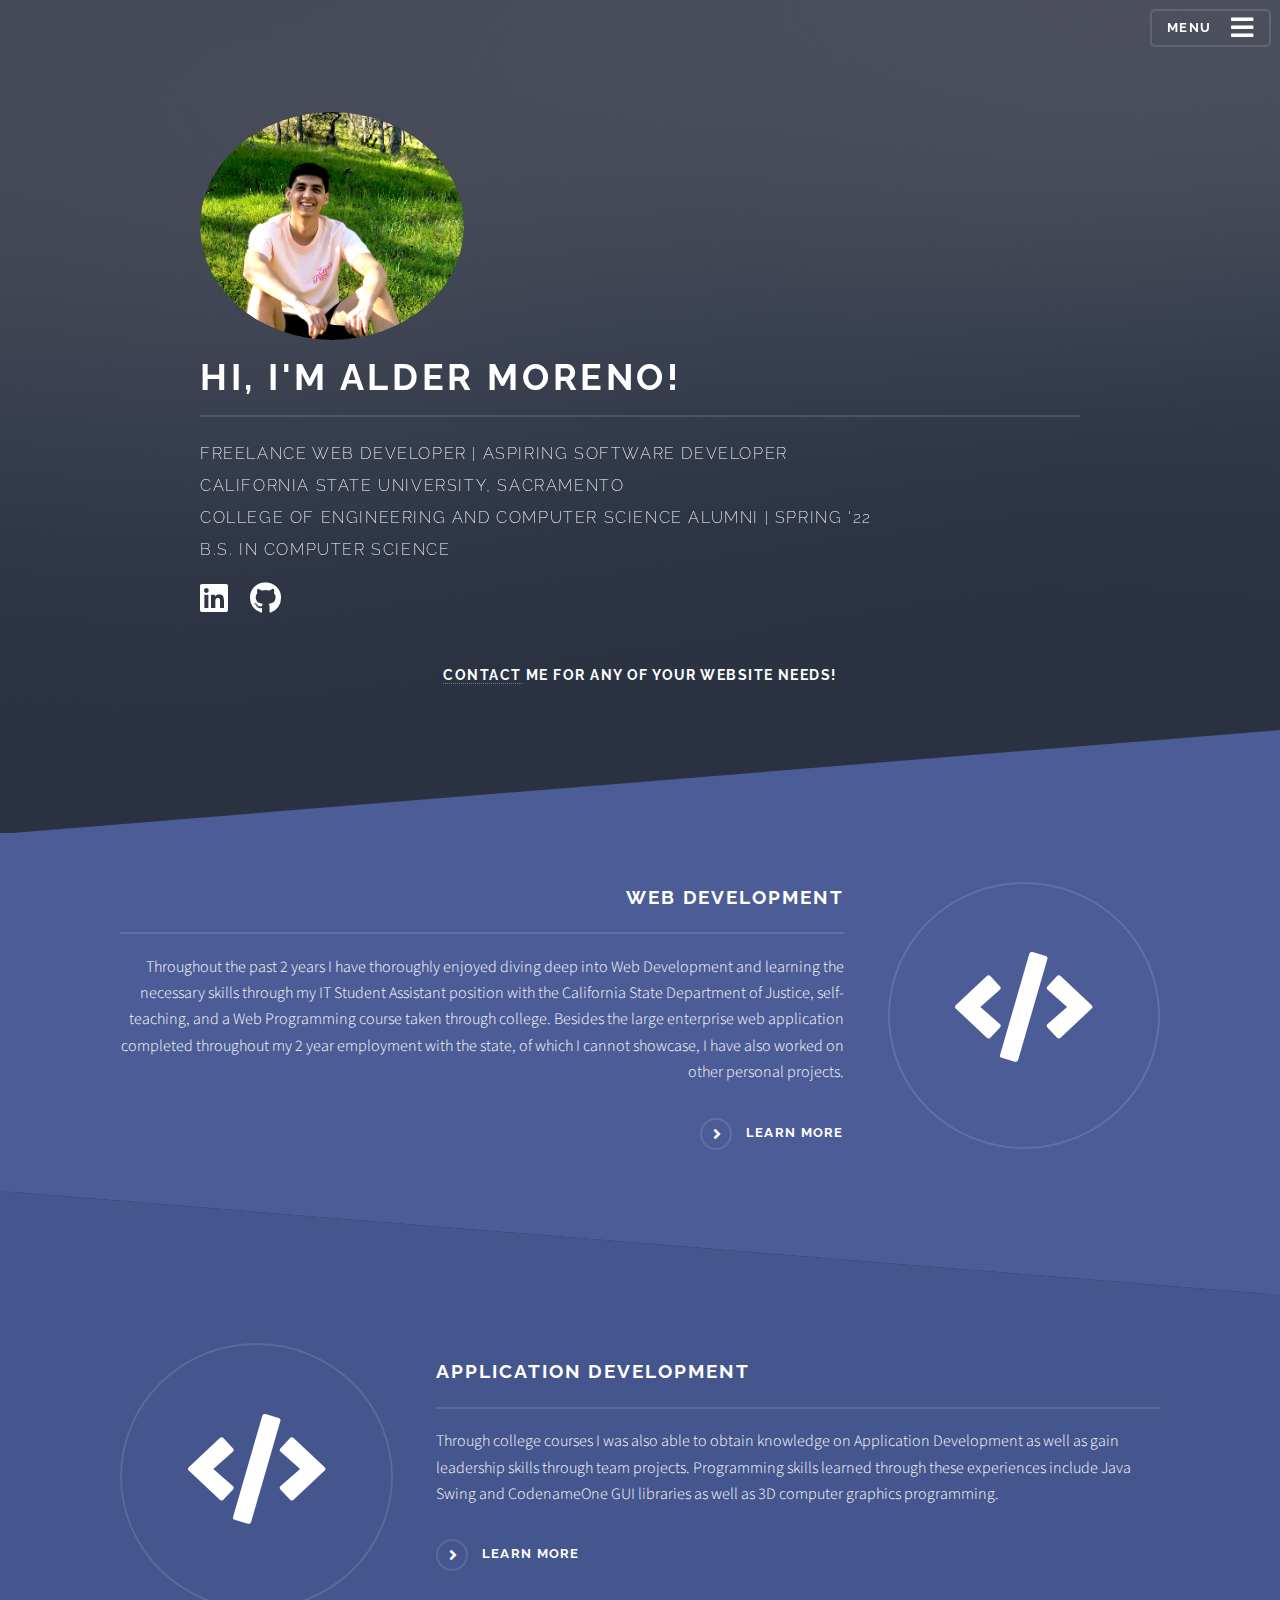
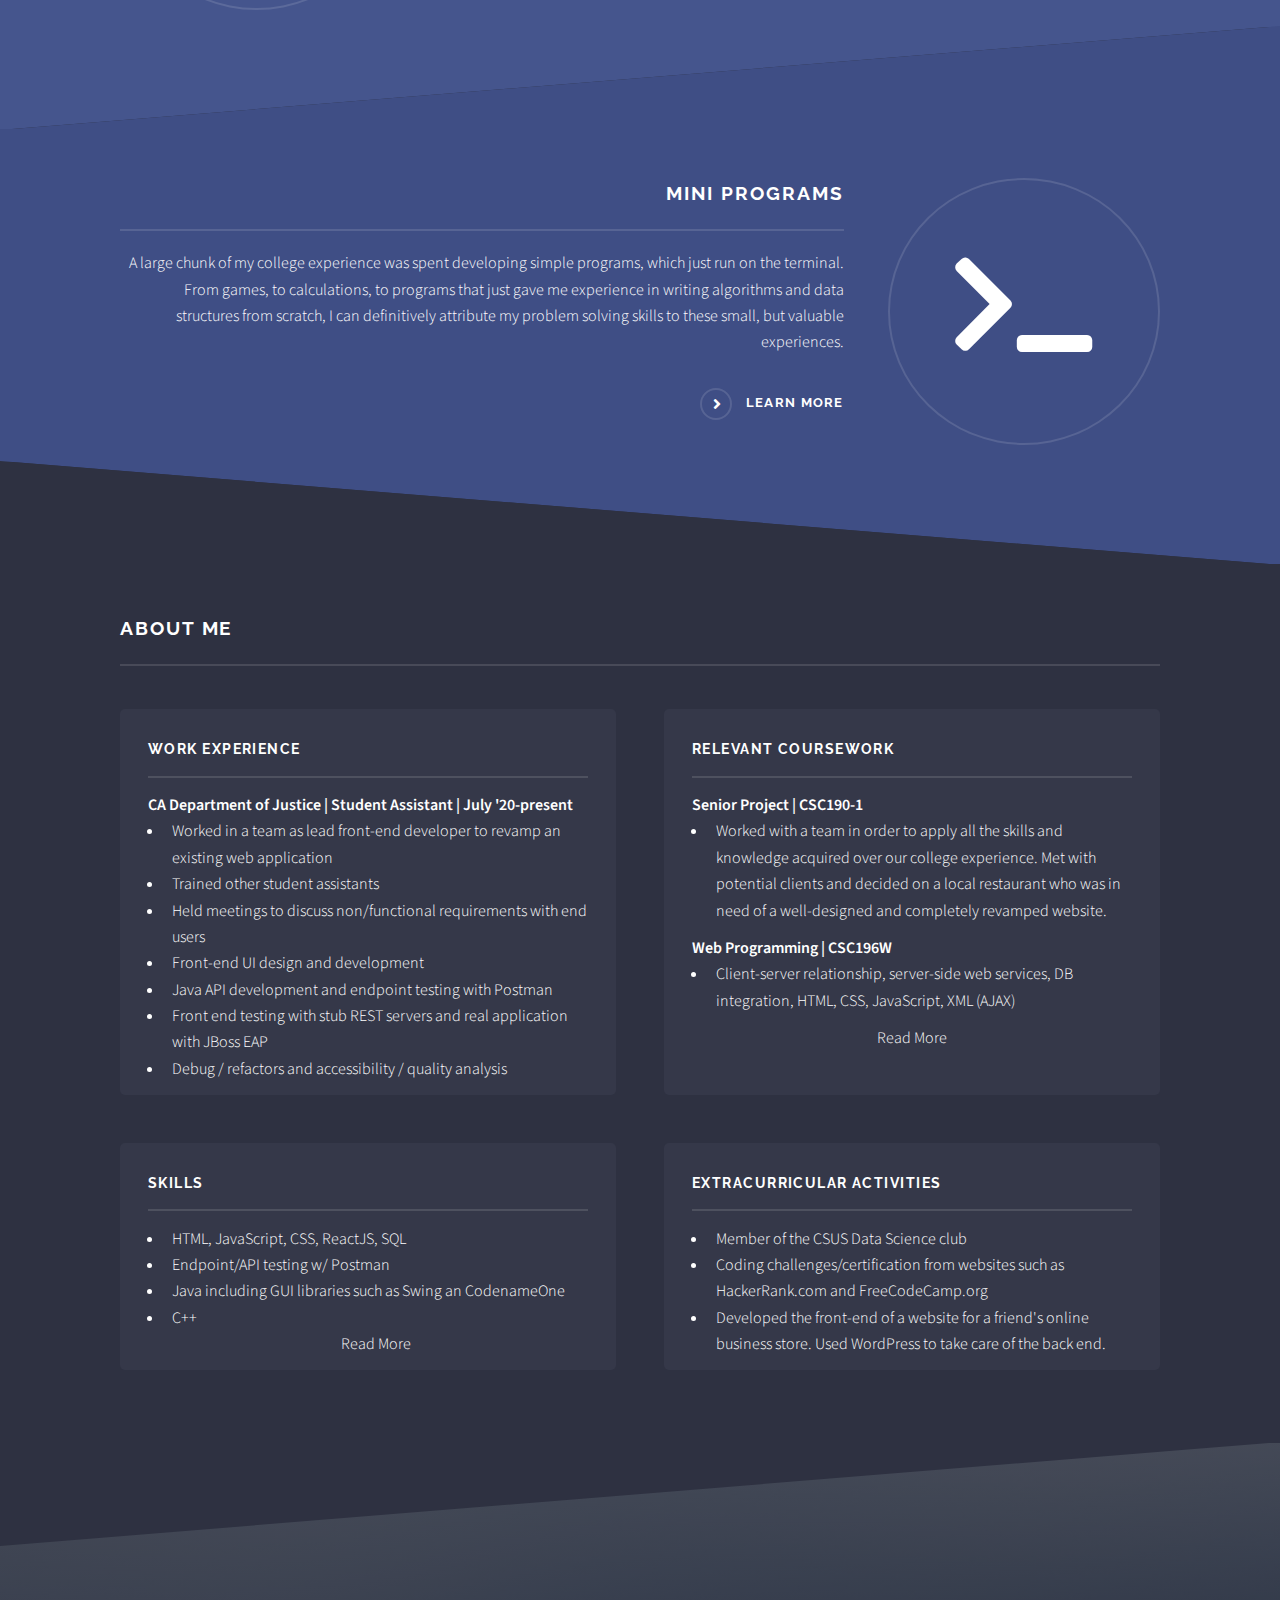
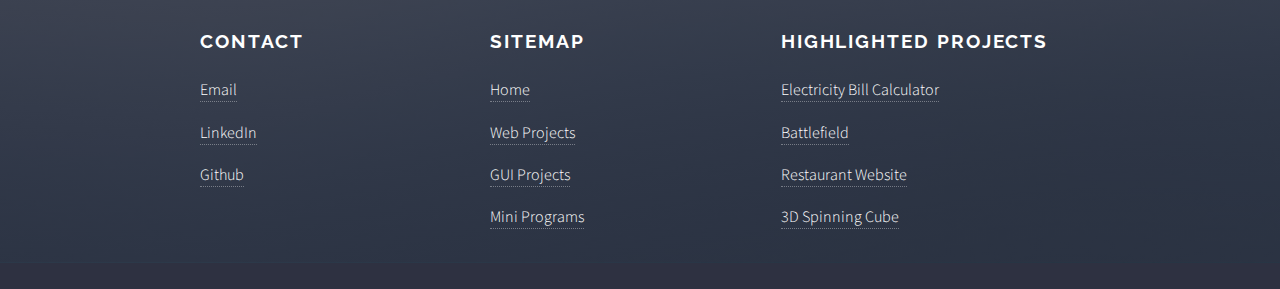
==== index.html @ 33cc2ed0 "second try" ====
<!DOCTYPE HTML>
<!--
	Solid State by HTML5 UP
	html5up.net | @ajlkn
	Free for personal and commercial use under the CCA 3.0 license (html5up.net/license)
-->
<html>
	<head>
		<title>AMPortfolio</title>
	
		<meta charset="utf-8" />
		<meta name="viewport" content="width=device-width, initial-scale=1, user-scalable=no" />
		<meta name="title" property='og:title' content='AMPortfolio'/>
		<meta name="description" property='og:description' content="Alder Moreno's professional portfolio"/>
		<meta name="image" property='og:image' content='https://live.staticflickr.com/65535/51968379811_d7fb68d0f9_b.jpg'/>
		<meta name="author" content="Alder Moreno"/>
		<meta property='og:url' content='https://aldermoreno.com'/>
		<meta property="og:type" content="Website"/>

		<link rel="icon" type="image/x-icon" href="/images/favicon.svg">
		<link rel="stylesheet" href="assets/css/main.css" />
		<noscript><link rel="stylesheet" href="assets/css/noscript.css" /></noscript>
	</head>
	<body class="is-preload">

		<!-- Page Wrapper -->
			<div id="page-wrapper">

				<!-- Header -->
					<header id="header" class="alt">
						<h1><a href="index.html">AMPortfolio</a></h1>
						
						<nav>
							<a href="index.html">Home</a>
							<a href="webProjects.html">Web Projects</a>
							<a href="guiProjects.html">GUI Projects</a>
							<a href="miniPrograms.html">Mini Programs</a>
							<a href="#footer">Contact</a>
							<a href="#menu" id="a_menu">Menu</a>
						</nav>
					</header>

				<!-- Menu -->
					<nav id="menu">
						<div class="inner">
							<h2>Menu</h2>
							<ul class="links">
								<li><a href="index.html">Home</a></li>
								<li><a href="webProjects.html">Web Projects</a></li>
								<li><a href="guiProjects.html">GUI Projects</a></li>
								<li><a href="miniPrograms.html">Mini Programs</a></li>
								<li><a href="#footer">Contact</a></li>
							</ul>
							<a href="#" class="close">Close</a>
						</div>
					</nav>

				<!-- Banner -->
					<section id="banner">
						<div class="inner">
							<div class="image"><img src="images/portrait.jpg" alt="portrait"></div>
							<h2 class="main">Hi, I'm Alder Moreno!</h2>
							<p>
								Freelance Web Developer | Aspiring Software Developer<br>
								California State University, Sacramento</br>
							    College of Engineering and Computer Science Alumni | Spring '22</br>
								B.S. in Computer Science</br>
								<a href="https://www.linkedin.com/in/aldermoreno/" target="_blank" class="icon brands fa-linkedin"></a>
								<a href="https://github.com/aldermo98" target="_blank" class="icon brands fa-github"></a>
							</p>
							<h3 class="center"><a href="#footer">Contact</a> me for any of your website needs!</h3>
						</div>
              
					</section>

				<!-- Wrapper -->
					<section id="wrapper">

						<!-- One -->
							<section id="one" class="wrapper spotlight style1">
								<div class="inner">
									<a href="webProjects.html" class="logo"><span class="icon"><i class="fas fa-code"></i></span></a>
									<div class="content">
										<h2 class="major">Web Development</h2>
										<p>
											Throughout the past 2 years I have thoroughly enjoyed diving deep into Web Development and learning the necessary skills
											through my IT Student Assistant position with the California State Department of Justice, self-teaching, 
											and a Web Programming course taken through college. Besides the large enterprise web application completed throughout 
											my 2 year employment with the state, of which I cannot showcase, I have also worked on other personal projects.
										</p>
										<a href="webProjects.html" class="special">Learn more</a>
									</div>
								</div>
							</section>

						<!-- Two -->
							<section id="two" class="wrapper alt spotlight style2">
								<div class="inner">
									<a href="guiProjects.html" class="logo"><span class="icon"><i class="fas fa-code"></i></span></a>
									<div class="content">
										<h2 class="major">Application Development</h2>
										<p>
											Through college courses I was also able to obtain knowledge on Application Development as well as gain leadership 
											skills through team projects. Programming skills learned through these experiences include Java Swing and 
											CodenameOne GUI libraries as well as 3D computer graphics programming.
										</p>
										<a href="guiProjects.html" class="special">Learn more</a>
									</div>
								</div>
							</section>

						<!-- Three -->
							<section id="three" class="wrapper spotlight style3">
								<div class="inner">
									<a href="miniPrograms.html" class="logo"><span class="icon"><i class="fas fa-terminal"></i></span></a>
									<div class="content">
										<h2 class="major">Mini Programs</h2>
										<p>
											A large chunk of my college experience was spent developing simple programs, which just run on the terminal. 
											From games, to calculations, to programs that just gave me experience in writing algorithms and data structures 
											from scratch, I can definitively attribute my problem solving skills to these small, but valuable experiences.
										</p>
										<a href="miniPrograms.html" class="special">Learn more</a>
									</div>
								</div>
							</section>

						<!-- Four -->
							<section id="four" class="wrapper alt style1">
								<div class="inner">
									<h2 class="major">About Me</h2>
									<section class="features">
										<article>
											<h3 class="major">Work Experience</h3>
												<strong>CA Department of Justice | Student Assistant | July '20-present</strong>
												<ul>
													<li>Worked in a team as lead front-end developer to revamp an existing web application</li>
													<li>Trained other student assistants</li>
													<li>Held meetings to discuss non/functional requirements with end users</li>
													<li>Front-end UI design and development</li>
													<li>Java API development and endpoint testing with Postman</li>
													<li>Front end testing with stub REST servers and real application with JBoss EAP</li>
													<li>Debug / refactors and accessibility / quality analysis</li>
												</ul>
										</article>
										<article>
											<h3 class="major">Relevant Coursework</h3>
												<strong>Senior Project | CSC190-1</strong>
												<ul>
													<li>
														Worked with a team in order to apply all the skills and knowledge acquired over our college experience. Met with 
														potential clients and decided on a local restaurant who was in need of a well-designed and completely revamped
														website.
													</li>
												</ul>

												<strong>Web Programming | CSC196W</strong>
												<ul>
													<li>
														Client-server relationship, server-side web services, DB integration, HTML, CSS, JavaScript, XML (AJAX)
													</li>
												</ul>
												
												

												<details>
													<summary>Read More</summary>
													<div class="content">
													
														<strong>Software Requirements and Specification | CSC170</strong>
														<ul>
															<li>
																Analysis and specification of non/functional requirements 
															</li>
															<li>
																Determining and validating customer and user software requirement specifications to be correct, complete, and testable 
															</li>
															<li>
																Modeling techniques, methods for representing real-time requirements, and the use of Computer-Aided Software 
																Engineering (CASE) tools to illustrate analysis concepts.
															</li>
														</ul>

														<strong>Computer Software Engineering | CSC131</strong>
														<ul>
															<li>
																Principles of Software Engineering covering the software development life cycle; software 
																requirements (elicitation, modeling, analysis and specification), software design, software 
																implementation and testing
															</li>
															<li>
																Top-down and bottom-up software implementation and testing
															</li>
															<li>
																Project management, project documentation and the development of communication skills through written 
																documentation and oral presentation
															</li>
														</ul>

														<strong>Computer Networking Fundamentals | CSC138</strong>
														<ul>
															<li>Network architecture, ISO/OSI reference model, TCP/IP protocol stack, layering</li>
															<li>Protocol, encapsulation, socket. HTTP, FTP, SMTP, DNS, P2P, TCP, UDP</li>
															<li>Multiplexing and demultiplexing, reliable data transfer, flow control, congestion control</li>
															<li>Internet addressing, routing, forwarding, IP, ICMP</li>
															<li>Error detection and correction, multiple access problem, LAN vs WAN, Ethernet, ARP, switching</li>
															<li>Wireless standards</li>
															<li>Network security, threats and attacks, defense and countermeasures</li>
														</ul>

														<strong>Introduction to Computer Architecture | CSC35</strong>
														<ul>
															<li>
																Internal representation of numeric and non-numeric data, assembly level machine architecture, 
																addressing modes, subroutine linkage, polled input/output, interrupts, high-level language 
																interfacing, macros and pseudo operations
															</li>
														</ul>

														<strong>Introduction to Systems Programming in UNIX | CSC60</strong>
														<ul>
															<li>
																C preprocessor macros, I/O, bit-manipulation facilities, timesharing system concepts, 
																file permissions, shell script programming, make files and source code control, basic 
																system calls, pointers and dynamic memory allocation, libraries and 
																relocation and linking concepts
															</li>
														</ul>

														<strong>Operating System Principles | CSC139</strong>
														<ul>
															<li>
																OS processes, threads, concurrency, parallelism on multi-processor and multi-core systems, 
																CPU scheduling, inter- process communication and synchronization, deadlocks, real and virtual 
																memory management, device management, file systems, security, and protection
															</li>
														</ul>

														<strong>Algorithm Design and Problem Solving | CISP300</strong>
														<ul>
															<li>Analysis of classical computer problems in a top-down, divide-and-conquer approach</li>
															<li>Structure design and object oriented programming</li>
														</ul>

														<strong>Introduction to Structured Programming CISP360</strong>
														<ul>
															<li>
																Top-down design, control structures, flow control, and other 
																considerations for I/O, libraries, data structures, etc...
															</li>
														</ul>

														<strong>Object Oriented Programming with C++ | CISP400</strong>
														<ul>
															<li>
																Further development of programming proficiency through practice of implemention of classes, 
																storage class and scope, encapsulation, polymorphism, inheritance, function 
																overloading and overriding, virtual functions, operator overloading, templates, 
																exception handling, stream I/O, file processing, and the Standard Template Library
															</li>
														</ul>

														<strong>Computing Theory and Programming Languages | CSC135</strong>
														<ul>
															<li>Limits of computation and techniques for specifying and processing formal languages</li>
															<li>Regular languages, regular expressions, finite automata, properties and limitations</li>
															<li>Context-free languages, grammars, pushdown automata, properties and limitations</li>
															<li>Applications in lexical and syntax analyses</li>
															<li>Turing machines, halting problem, reductions</li>
															<li>Functional programming and related programming language features</li>
														</ul>

														<strong>Data Structures | CISP430</strong>
														<ul>
															<li>
																Analyzed situations for most suitable data structure and sorting algorithms 
																in a manner to provide most efficient time complexity
															</li>
															<li>
																Graph theory, including shortest paths, topological sort, depth-first search, and minimum spanning tree
															</li>
														</ul>

														<strong>Data Structures and Algorithm Analysis | CSC130</strong>
														<ul>
															<li>
																Specification, implementation, and manipulation of abstract data types and their structures: 
																balanced trees, priority queues, sets, hash tables, and graphs
															</li>
															<li>
																Recursion, searching and sorting algorithms, asymptotic analysis, fundamental graph algorithms including 
																graph search, shortest path, and minimum spanning trees
															</li>
														</ul>

														<strong>Advanced Algorithm Design and Analysis | CSC140</strong>
														<ul>
															<li>Algorithm design using dynamic programming, randomization and greedy methods</li>
															<li>Analysis using recurrence relations and amortization</li>
															<li>String and network-flow algorithms</li>
															<li>Reductions and approximation algorithms</li>
															<li>Review of divide-and-conquer design and asymptotic notation</li>
														</ul>

														<strong>Object-Oriented Computer Graphics Programming | CSC133</strong>
														<ul>
															<li>
																Mobile application development, implementation of event-driven systems, implementation of software design patterns, 
																graphical user interface development, fundamentals of 2D graphics systems
															</li>
														</ul>

														<strong>Advanced Computer Graphics | CSC155</strong>
														<ul>
															<li>Modeling, viewing, and rendering techniques in 3D computer graphics systems</li>
															<li>Polygonal and parametric surface representation</li>
															<li>Transformations, windowing, clipping and projections in 3D</li>
															<li>Hidden surface removal algorithms</li>
															<li>Techniques for realism such as shading, shadows, highlights, and texture</li>
															<li>Fractals and procedural models</li>
															<li>Introduction to animation</li>
															<li>Hardware support for computer graphics</li>
															<li>Application of graphics principles to virtual reality systems and 3D games</li>
														</ul>

														<strong>Database Management Systems | CSC134</strong>
														<ul>
															<li>ER and relational model, DB design, implementation with SQL, schema definition, constraints, and queries</li>
														</ul>

														<strong>Computer System Attacks and Countermeasures | CSC154</strong>
														<ul>
															<li>
																Network and computer security with a focus on how intruders gain access to systems, how they escalate 
																privileges, and what steps can be taken to secure a system against such attacks
															</li>
															<li>
																Perimeter defenses, intrusion detection systems, social engineering, distributed denial of service 
																attacks, buffer overflows, race conditions, trojans, and viruses
															</li>
														</ul>
													</div>
												</details>
										</article>
										<article>
											<h3 class="major">Skills</h3>
											<ul>
												<li>HTML, JavaScript, CSS, ReactJS, SQL</li>
												<li>Endpoint/API testing w/ Postman</li>
												<li>Java including GUI libraries such as Swing an CodenameOne</li>
												<li>C++</li>
												<details>
													<summary>Read More</summary>
													<div class="content">
														<li>Dynamic Programming</li>
														<li>Object Oriented Programming</li>
														<li>Git/Subversion</li>
														<li>SQL</li>
														<li>Linux/Unix</li>
														<li>OpenGL 3D graphics and design</li>
														<li>Teamwork</li>
														<li>Detail-oriented - Do it right or do it twice!</li>
														<li>Highly motivated with an extreme drive to learn, improve, and contribute</li>
													</div>
													

												</details>
												
											</ul>
										</article>
										<article>
											<h3 class="major">Extracurricular Activities</h3>
											<ul>
												<li>Member of the CSUS Data Science club</li>
												<li>Coding challenges/certification from websites such as HackerRank.com and FreeCodeCamp.org</li>
												<li>Developed the front-end of a website for a friend's online business store. Used WordPress to take care of the back end.</li>
											</ul>
										</article>
									</section>
								</div>
							</section>

					</section>

				<!-- Footer -->
					<section id="footer">
						<div class="inner">
								<ul class="contact">
									<h2>Contact</h2>
									<li><a href="mailto: morenoalder98@gmail.com">Email</a></li>
									<li><a href="https://www.linkedin.com/in/aldermoreno">LinkedIn</a></li>
									<li><a href="https://github.com/aldermo98">Github</a></li>
								</ul>
								
								<ul class="contact">
									<h2>Sitemap</h2>
									<li><a href="index.html">Home</a></li>
									<li><a href="webProjects.html">Web Projects</a></li>
									<li><a href="guiProjects.html">GUI Projects</a></li>
									<li><a href="miniPrograms.html">Mini Programs</a></li>
								</ul>
								
								<ul class="contact">
									<h2>Highlighted Projects</h2>
									<li><a href="guiProjects.html#euc">Electricity Bill Calculator</a></li>
									<li><a href="miniPrograms.html#bf">Battlefield</a></li>
									<li><a href="webProjects.html#anc">Restaurant Website</a></li>
									<li><a href="guiProjects.html#3d">3D Spinning Cube</a></li>
								</ul>
						</div>
					</section>

			</div>
			<div id="myModal" class="modal">
				<img class="modal-content" id="img01">
			 <div id="caption"></div>

		<!-- Scripts -->
			<script src="assets/js/jquery.min.js"></script>
			<script src="assets/js/jquery.scrollex.min.js"></script>
			<script src="assets/js/browser.min.js"></script>
			<script src="assets/js/breakpoints.min.js"></script>
			<script src="assets/js/util.js"></script>
			<script src="assets/js/main.js"></script>

	</body>
</html>
---- assets/css/main.css ----
@import url(fontawesome-all.min.css);
@import url("https://fonts.googleapis.com/css?family=Raleway:200,700|Source+Sans+Pro:300,600,300italic,600italic");

/*
	Solid State by HTML5 UP
	html5up.net | @ajlkn
	Free for personal and commercial use under the CCA 3.0 license (html5up.net/license)
*/

html, body, div, span, applet, object,
iframe, h1, h2, h3, h4, h5, h6, p, blockquote,
pre, a, abbr, acronym, address, big, cite,
code, del, dfn, em, img, ins, kbd, q, s, samp,
small, strike, strong, sub, sup, tt, var, b,
u, i, center, dl, dt, dd, ol, ul, li, fieldset,
form, label, legend, table, caption, tbody,
tfoot, thead, tr, th, td, article, aside,
canvas, details, embed, figure, figcaption,
footer, header, hgroup, menu, nav, output, ruby,
section, summary, time, mark, audio, video {
	margin: 0;
	padding: 0;
	border: 0;
	font-size: 100%;
	font: inherit;
	vertical-align: baseline;}

article, aside, details, figcaption, figure,
footer, header, hgroup, menu, nav, section {
	display: block;}

body {
	line-height: 1;
}

ol, ul {
	list-style: none;
}

blockquote, q {
	quotes: none;
}

	blockquote:before, blockquote:after, q:before, q:after {
		content: '';
		content: none;
	}

table {
	border-collapse: collapse;
	border-spacing: 0;
}

body {
	-webkit-text-size-adjust: none;
}

mark {
	background-color: transparent;
	color: inherit;
}

input::-moz-focus-inner {
	border: 0;
	padding: 0;
}

input, select, textarea {
	-moz-appearance: none;
	-webkit-appearance: none;
	-ms-appearance: none;
	appearance: none;
}

/* Basic */

	@-ms-viewport {
		width: device-width;
	}

	body {
		-ms-overflow-style: scrollbar;
	}

	@media screen and (max-width: 480px) {

		html, body {
			min-width: 320px;
		}

	}

	html {
		box-sizing: border-box;
	}

	*, *:before, *:after {
		box-sizing: inherit;
	}

	body {
		background-color: #2e3141;
		background-image: linear-gradient(to top, rgba(46, 49, 65, 0.8), rgba(46, 49, 65, 0.8)), url("../../images/bg.jpg");
		background-size: auto,
 cover;
		background-attachment: fixed,
 fixed;
		background-position: center,
 center;
	}

		body.is-preload *, body.is-preload *:before, body.is-preload *:after {
			-moz-animation: none !important;
			-webkit-animation: none !important;
			-ms-animation: none !important;
			animation: none !important;
			-moz-transition: none !important;
			-webkit-transition: none !important;
			-ms-transition: none !important;
			transition: none !important;
		}

/* Type */

	body, input, select, textarea {
		color: #ffffff;
		font-family: "Source Sans Pro", Helvetica, sans-serif;
		font-size: 16.5pt;
		font-weight: 300;
		line-height: 1.65;
	}

		@media screen and (max-width: 1680px) {

			body, input, select, textarea {
				font-size: 13pt;
			}

		}

		@media screen and (max-width: 1280px) {

			body, input, select, textarea {
				font-size: 12pt;
			}

		}

		@media screen and (max-width: 980px) {

			body, input, select, textarea {
				font-size: 12pt;
			}

		}

		@media screen and (max-width: 736px) {

			body, input, select, textarea {
				font-size: 12pt;
			}

		}

		@media screen and (max-width: 480px) {

			body, input, select, textarea {
				font-size: 12pt;
			}

		}

	a {
		-moz-transition: color 0.2s ease-in-out, border-bottom-color 0.2s ease-in-out;
		-webkit-transition: color 0.2s ease-in-out, border-bottom-color 0.2s ease-in-out;
		-ms-transition: color 0.2s ease-in-out, border-bottom-color 0.2s ease-in-out;
		transition: color 0.2s ease-in-out, border-bottom-color 0.2s ease-in-out;
		border-bottom: dotted 1px rgba(255, 255, 255, 0.35);
		color: #ffffff;
		text-decoration: none;
	}

		a:hover {
			border-bottom-color: transparent;
			color: rgb(150, 150, 200) !important;
		}

		a.special:not(.button) {
			text-decoration: none;
			border-bottom: 0;
			display: block;
			font-family: Raleway, Helvetica, sans-serif;
			font-size: 0.8em;
			font-weight: 700;
			letter-spacing: 0.1em;
			margin: 0 0 2em 0;
			text-transform: uppercase;
		}

			a.special:not(.button):before {
				-moz-osx-font-smoothing: grayscale;
				-webkit-font-smoothing: antialiased;
				display: inline-block;
				font-style: normal;
				font-variant: normal;
				text-rendering: auto;
				line-height: 1;
				text-transform: none !important;
				font-family: 'Font Awesome 5 Free';
				font-weight: 900;
			}

			a.special:not(.button):before {
				-moz-transition: background-color 0.2s ease-in-out;
				-webkit-transition: background-color 0.2s ease-in-out;
				-ms-transition: background-color 0.2s ease-in-out;
				transition: background-color 0.2s ease-in-out;
				border-radius: 100%;
				border: solid 2px rgba(255, 255, 255, 0.125);
				content: '\f105';
				display: inline-block;
				font-size: 1.25em;
				height: 2em;
				line-height: 1.75em;
				margin-right: 0.85em;
				text-align: center;
				text-indent: 0.15em;
				vertical-align: middle;
				width: 2em;
			}

			a.special:not(.button):hover:before {
				background-color: rgba(255, 255, 255, 0.025);
			}

			a.special:not(.button):active:before {
				background-color: rgba(255, 255, 255, 0.075);
			}

	strong, b {
		color: #ffffff;
		font-weight: 600;
	}

	em, i {
		font-style: italic;
	}

	p {
		margin: 0 0 2em 0;
	}

	h1, h2, h3, h4, h5, h6 {
		color: #ffffff;
		font-family: Raleway, Helvetica, sans-serif;
		font-weight: 700;
		letter-spacing: 0.1em;
		margin: 0 0 1em 0;
		text-transform: uppercase;
	}

		h1 a, h2 a, h3 a, h4 a, h5 a, h6 a {
			color: inherit;
			text-decoration: none;
			border-bottom: 0;
		}

		h1 span, h2 span, h3 span, h4 span, h5 span, h6 span {
			font-weight: 200;
		}

		h1.major, h2.major, h3.major, h4.major, h5.major, h6.major {
			padding-bottom: 1em;
			border-bottom: solid 2px rgba(255, 255, 255, 0.125);
		}

	h2 {
		font-size: 1.2em;
	}

	h3 {
		font-size: 0.9em;
	}

	h4 {
		font-size: 0.7em;
	}

	h5 {
		font-size: 0.7em;
	}

	h6 {
		font-size: 0.7em;
	}

	@media screen and (max-width: 736px) {

		h2 {
			font-size: 1em;
		}

		h3 {
			font-size: 0.8em;
		}

	}

	sub {
		font-size: 0.8em;
		position: relative;
		top: 0.5em;
	}

	sup {
		font-size: 0.8em;
		position: relative;
		top: -0.5em;
	}

	blockquote {
		border-left: solid 4px rgba(255, 255, 255, 0.125);
		font-style: italic;
		margin: 0 0 2em 0;
		padding: 0.5em 0 0.5em 2em;
	}

	code {
		background: rgba(255, 255, 255, 0.025);
		border-radius: 5px;
		border: solid 2px rgba(255, 255, 255, 0.125);
		font-family: "Courier New", monospace;
		font-size: 0.9em;
		margin: 0 0.25em;
		padding: 0.25em 0.65em;
	}

	pre {
		-webkit-overflow-scrolling: touch;
		font-family: "Courier New", monospace;
		font-size: 0.9em;
		margin: 0 0 2em 0;
	}

		pre code {
			display: block;
			line-height: 1.75em;
			padding: 1em 1.5em;
			overflow-x: auto;
		}

	hr {
		border: 0;
		border-bottom: solid 2px rgba(255, 255, 255, 0.125);
		margin: 2.5em 0;
	}

		hr.major {
			margin: 4em 0;
		}

	.align-left {
		text-align: left;
	}

	.align-center {
		text-align: center;
	}

	.align-right {
		text-align: right;
	}

/* Row */

	.row {
		display: flex;
		flex-wrap: wrap;
		box-sizing: border-box;
		align-items: stretch;
	}

		.row > * {
			box-sizing: border-box;
		}

		.row.gtr-uniform > * > :last-child {
			margin-bottom: 0;
		}

		.row.aln-left {
			justify-content: flex-start;
		}

		.row.aln-center {
			justify-content: center;
		}

		.row.aln-right {
			justify-content: flex-end;
		}

		.row.aln-top {
			align-items: flex-start;
		}

		.row.aln-middle {
			align-items: center;
		}

		.row.aln-bottom {
			align-items: flex-end;
		}

		.row > .imp {
			order: -1;
		}

		.row > .col-1 {
			width: 8.33333%;
		}

		.row > .off-1 {
			margin-left: 8.33333%;
		}

		.row > .col-2 {
			width: 16.66667%;
		}

		.row > .off-2 {
			margin-left: 16.66667%;
		}

		.row > .col-3 {
			width: 25%;
		}

		.row > .off-3 {
			margin-left: 25%;
		}

		.row > .col-4 {
			width: 33.33333%;
		}

		.row > .off-4 {
			margin-left: 33.33333%;
		}

		.row > .col-5 {
			width: 41.66667%;
		}

		.row > .off-5 {
			margin-left: 41.66667%;
		}

		.row > .col-6 {
			width: 50%;
		}

		.row > .off-6 {
			margin-left: 50%;
		}

		.row > .col-7 {
			width: 58.33333%;
		}

		.row > .off-7 {
			margin-left: 58.33333%;
		}

		.row > .col-8 {
			width: 66.66667%;
		}

		.row > .off-8 {
			margin-left: 66.66667%;
		}

		.row > .col-9 {
			width: 75%;
		}

		.row > .off-9 {
			margin-left: 75%;
		}

		.row > .col-10 {
			width: 83.33333%;
		}

		.row > .off-10 {
			margin-left: 83.33333%;
		}

		.row > .col-11 {
			width: 91.66667%;
		}

		.row > .off-11 {
			margin-left: 91.66667%;
		}

		.row > .col-12 {
			width: 100%;
		}

		.row > .off-12 {
			margin-left: 100%;
		}

		.row.gtr-0 {
			margin-top: 0;
			margin-left: 0em;
		}

			.row.gtr-0 > * {
				padding: 0 0 0 0em;
			}

			.row.gtr-0.gtr-uniform {
				margin-top: 0em;
			}

				.row.gtr-0.gtr-uniform > * {
					padding-top: 0em;
				}

		.row.gtr-25 {
			margin-top: 0;
			margin-left: -0.4375em;
		}

			.row.gtr-25 > * {
				padding: 0 0 0 0.4375em;
			}

			.row.gtr-25.gtr-uniform {
				margin-top: -0.4375em;
			}

				.row.gtr-25.gtr-uniform > * {
					padding-top: 0.4375em;
				}

		.row.gtr-50 {
			margin-top: 0;
			margin-left: -0.875em;
		}

			.row.gtr-50 > * {
				padding: 0 0 0 0.875em;
			}

			.row.gtr-50.gtr-uniform {
				margin-top: -0.875em;
			}

				.row.gtr-50.gtr-uniform > * {
					padding-top: 0.875em;
				}

		.row {
			margin-top: 0;
			margin-left: -1.75em;
		}

			.row > * {
				padding: 0 0 0 1.75em;
			}

			.row.gtr-uniform {
				margin-top: -1.75em;
			}

				.row.gtr-uniform > * {
					padding-top: 1.75em;
				}

		.row.gtr-150 {
			margin-top: 0;
			margin-left: -2.625em;
		}

			.row.gtr-150 > * {
				padding: 0 0 0 2.625em;
			}

			.row.gtr-150.gtr-uniform {
				margin-top: -2.625em;
			}

				.row.gtr-150.gtr-uniform > * {
					padding-top: 2.625em;
				}

		.row.gtr-200 {
			margin-top: 0;
			margin-left: -3.5em;
		}

			.row.gtr-200 > * {
				padding: 0 0 0 3.5em;
			}

			.row.gtr-200.gtr-uniform {
				margin-top: -3.5em;
			}

				.row.gtr-200.gtr-uniform > * {
					padding-top: 3.5em;
				}

		@media screen and (max-width: 1680px) {

			.row {
				display: flex;
				flex-wrap: wrap;
				box-sizing: border-box;
				align-items: stretch;
			}

				.row > * {
					box-sizing: border-box;
				}

				.row.gtr-uniform > * > :last-child {
					margin-bottom: 0;
				}

				.row.aln-left {
					justify-content: flex-start;
				}

				.row.aln-center {
					justify-content: center;
				}

				.row.aln-right {
					justify-content: flex-end;
				}

				.row.aln-top {
					align-items: flex-start;
				}

				.row.aln-middle {
					align-items: center;
				}

				.row.aln-bottom {
					align-items: flex-end;
				}

				.row > .imp-xlarge {
					order: -1;
				}

				.row > .col-1-xlarge {
					width: 8.33333%;
				}

				.row > .off-1-xlarge {
					margin-left: 8.33333%;
				}

				.row > .col-2-xlarge {
					width: 16.66667%;
				}

				.row > .off-2-xlarge {
					margin-left: 16.66667%;
				}

				.row > .col-3-xlarge {
					width: 25%;
				}

				.row > .off-3-xlarge {
					margin-left: 25%;
				}

				.row > .col-4-xlarge {
					width: 33.33333%;
				}

				.row > .off-4-xlarge {
					margin-left: 33.33333%;
				}

				.row > .col-5-xlarge {
					width: 41.66667%;
				}

				.row > .off-5-xlarge {
					margin-left: 41.66667%;
				}

				.row > .col-6-xlarge {
					width: 50%;
				}

				.row > .off-6-xlarge {
					margin-left: 50%;
				}

				.row > .col-7-xlarge {
					width: 58.33333%;
				}

				.row > .off-7-xlarge {
					margin-left: 58.33333%;
				}

				.row > .col-8-xlarge {
					width: 66.66667%;
				}

				.row > .off-8-xlarge {
					margin-left: 66.66667%;
				}

				.row > .col-9-xlarge {
					width: 75%;
				}

				.row > .off-9-xlarge {
					margin-left: 75%;
				}

				.row > .col-10-xlarge {
					width: 83.33333%;
				}

				.row > .off-10-xlarge {
					margin-left: 83.33333%;
				}

				.row > .col-11-xlarge {
					width: 91.66667%;
				}

				.row > .off-11-xlarge {
					margin-left: 91.66667%;
				}

				.row > .col-12-xlarge {
					width: 100%;
				}

				.row > .off-12-xlarge {
					margin-left: 100%;
				}

				.row.gtr-0 {
					margin-top: 0;
					margin-left: 0em;
				}

					.row.gtr-0 > * {
						padding: 0 0 0 0em;
					}

					.row.gtr-0.gtr-uniform {
						margin-top: 0em;
					}

						.row.gtr-0.gtr-uniform > * {
							padding-top: 0em;
						}

				.row.gtr-25 {
					margin-top: 0;
					margin-left: -0.4375em;
				}

					.row.gtr-25 > * {
						padding: 0 0 0 0.4375em;
					}

					.row.gtr-25.gtr-uniform {
						margin-top: -0.4375em;
					}

						.row.gtr-25.gtr-uniform > * {
							padding-top: 0.4375em;
						}

				.row.gtr-50 {
					margin-top: 0;
					margin-left: -0.875em;
				}

					.row.gtr-50 > * {
						padding: 0 0 0 0.875em;
					}

					.row.gtr-50.gtr-uniform {
						margin-top: -0.875em;
					}

						.row.gtr-50.gtr-uniform > * {
							padding-top: 0.875em;
						}

				.row {
					margin-top: 0;
					margin-left: -1.75em;
				}

					.row > * {
						padding: 0 0 0 1.75em;
					}

					.row.gtr-uniform {
						margin-top: -1.75em;
					}

						.row.gtr-uniform > * {
							padding-top: 1.75em;
						}

				.row.gtr-150 {
					margin-top: 0;
					margin-left: -2.625em;
				}

					.row.gtr-150 > * {
						padding: 0 0 0 2.625em;
					}

					.row.gtr-150.gtr-uniform {
						margin-top: -2.625em;
					}

						.row.gtr-150.gtr-uniform > * {
							padding-top: 2.625em;
						}

				.row.gtr-200 {
					margin-top: 0;
					margin-left: -3.5em;
				}

					.row.gtr-200 > * {
						padding: 0 0 0 3.5em;
					}

					.row.gtr-200.gtr-uniform {
						margin-top: -3.5em;
					}

						.row.gtr-200.gtr-uniform > * {
							padding-top: 3.5em;
						}

		}

		@media screen and (max-width: 1280px) {

			.row {
				display: flex;
				flex-wrap: wrap;
				box-sizing: border-box;
				align-items: stretch;
			}

				.row > * {
					box-sizing: border-box;
				}

				.row.gtr-uniform > * > :last-child {
					margin-bottom: 0;
				}

				.row.aln-left {
					justify-content: flex-start;
				}

				.row.aln-center {
					justify-content: center;
				}

				.row.aln-right {
					justify-content: flex-end;
				}

				.row.aln-top {
					align-items: flex-start;
				}

				.row.aln-middle {
					align-items: center;
				}

				.row.aln-bottom {
					align-items: flex-end;
				}

				.row > .imp-large {
					order: -1;
				}

				.row > .col-1-large {
					width: 8.33333%;
				}

				.row > .off-1-large {
					margin-left: 8.33333%;
				}

				.row > .col-2-large {
					width: 16.66667%;
				}

				.row > .off-2-large {
					margin-left: 16.66667%;
				}

				.row > .col-3-large {
					width: 25%;
				}

				.row > .off-3-large {
					margin-left: 25%;
				}

				.row > .col-4-large {
					width: 33.33333%;
				}

				.row > .off-4-large {
					margin-left: 33.33333%;
				}

				.row > .col-5-large {
					width: 41.66667%;
				}

				.row > .off-5-large {
					margin-left: 41.66667%;
				}

				.row > .col-6-large {
					width: 50%;
				}

				.row > .off-6-large {
					margin-left: 50%;
				}

				.row > .col-7-large {
					width: 58.33333%;
				}

				.row > .off-7-large {
					margin-left: 58.33333%;
				}

				.row > .col-8-large {
					width: 66.66667%;
				}

				.row > .off-8-large {
					margin-left: 66.66667%;
				}

				.row > .col-9-large {
					width: 75%;
				}

				.row > .off-9-large {
					margin-left: 75%;
				}

				.row > .col-10-large {
					width: 83.33333%;
				}

				.row > .off-10-large {
					margin-left: 83.33333%;
				}

				.row > .col-11-large {
					width: 91.66667%;
				}

				.row > .off-11-large {
					margin-left: 91.66667%;
				}

				.row > .col-12-large {
					width: 100%;
				}

				.row > .off-12-large {
					margin-left: 100%;
				}

				.row.gtr-0 {
					margin-top: 0;
					margin-left: 0em;
				}

					.row.gtr-0 > * {
						padding: 0 0 0 0em;
					}

					.row.gtr-0.gtr-uniform {
						margin-top: 0em;
					}

						.row.gtr-0.gtr-uniform > * {
							padding-top: 0em;
						}

				.row.gtr-25 {
					margin-top: 0;
					margin-left: -0.4375em;
				}

					.row.gtr-25 > * {
						padding: 0 0 0 0.4375em;
					}

					.row.gtr-25.gtr-uniform {
						margin-top: -0.4375em;
					}

						.row.gtr-25.gtr-uniform > * {
							padding-top: 0.4375em;
						}

				.row.gtr-50 {
					margin-top: 0;
					margin-left: -0.875em;
				}

					.row.gtr-50 > * {
						padding: 0 0 0 0.875em;
					}

					.row.gtr-50.gtr-uniform {
						margin-top: -0.875em;
					}

						.row.gtr-50.gtr-uniform > * {
							padding-top: 0.875em;
						}

				.row {
					margin-top: 0;
					margin-left: -1.75em;
				}

					.row > * {
						padding: 0 0 0 1.75em;
					}

					.row.gtr-uniform {
						margin-top: -1.75em;
					}

						.row.gtr-uniform > * {
							padding-top: 1.75em;
						}

				.row.gtr-150 {
					margin-top: 0;
					margin-left: -2.625em;
				}

					.row.gtr-150 > * {
						padding: 0 0 0 2.625em;
					}

					.row.gtr-150.gtr-uniform {
						margin-top: -2.625em;
					}

						.row.gtr-150.gtr-uniform > * {
							padding-top: 2.625em;
						}

				.row.gtr-200 {
					margin-top: 0;
					margin-left: -3.5em;
				}

					.row.gtr-200 > * {
						padding: 0 0 0 3.5em;
					}

					.row.gtr-200.gtr-uniform {
						margin-top: -3.5em;
					}

						.row.gtr-200.gtr-uniform > * {
							padding-top: 3.5em;
						}

		}

		@media screen and (max-width: 980px) {

			.row {
				display: flex;
				flex-wrap: wrap;
				box-sizing: border-box;
				align-items: stretch;
			}

				.row > * {
					box-sizing: border-box;
				}

				.row.gtr-uniform > * > :last-child {
					margin-bottom: 0;
				}

				.row.aln-left {
					justify-content: flex-start;
				}

				.row.aln-center {
					justify-content: center;
				}

				.row.aln-right {
					justify-content: flex-end;
				}

				.row.aln-top {
					align-items: flex-start;
				}

				.row.aln-middle {
					align-items: center;
				}

				.row.aln-bottom {
					align-items: flex-end;
				}

				.row > .imp-medium {
					order: -1;
				}

				.row > .col-1-medium {
					width: 8.33333%;
				}

				.row > .off-1-medium {
					margin-left: 8.33333%;
				}

				.row > .col-2-medium {
					width: 16.66667%;
				}

				.row > .off-2-medium {
					margin-left: 16.66667%;
				}

				.row > .col-3-medium {
					width: 25%;
				}

				.row > .off-3-medium {
					margin-left: 25%;
				}

				.row > .col-4-medium {
					width: 33.33333%;
				}

				.row > .off-4-medium {
					margin-left: 33.33333%;
				}

				.row > .col-5-medium {
					width: 41.66667%;
				}

				.row > .off-5-medium {
					margin-left: 41.66667%;
				}

				.row > .col-6-medium {
					width: 50%;
				}

				.row > .off-6-medium {
					margin-left: 50%;
				}

				.row > .col-7-medium {
					width: 58.33333%;
				}

				.row > .off-7-medium {
					margin-left: 58.33333%;
				}

				.row > .col-8-medium {
					width: 66.66667%;
				}

				.row > .off-8-medium {
					margin-left: 66.66667%;
				}

				.row > .col-9-medium {
					width: 75%;
				}

				.row > .off-9-medium {
					margin-left: 75%;
				}

				.row > .col-10-medium {
					width: 83.33333%;
				}

				.row > .off-10-medium {
					margin-left: 83.33333%;
				}

				.row > .col-11-medium {
					width: 91.66667%;
				}

				.row > .off-11-medium {
					margin-left: 91.66667%;
				}

				.row > .col-12-medium {
					width: 100%;
				}

				.row > .off-12-medium {
					margin-left: 100%;
				}

				.row.gtr-0 {
					margin-top: 0;
					margin-left: 0em;
				}

					.row.gtr-0 > * {
						padding: 0 0 0 0em;
					}

					.row.gtr-0.gtr-uniform {
						margin-top: 0em;
					}

						.row.gtr-0.gtr-uniform > * {
							padding-top: 0em;
						}

				.row.gtr-25 {
					margin-top: 0;
					margin-left: -0.4375em;
				}

					.row.gtr-25 > * {
						padding: 0 0 0 0.4375em;
					}

					.row.gtr-25.gtr-uniform {
						margin-top: -0.4375em;
					}

						.row.gtr-25.gtr-uniform > * {
							padding-top: 0.4375em;
						}

				.row.gtr-50 {
					margin-top: 0;
					margin-left: -0.875em;
				}

					.row.gtr-50 > * {
						padding: 0 0 0 0.875em;
					}

					.row.gtr-50.gtr-uniform {
						margin-top: -0.875em;
					}

						.row.gtr-50.gtr-uniform > * {
							padding-top: 0.875em;
						}

				.row {
					margin-top: 0;
					margin-left: -1.75em;
				}

					.row > * {
						padding: 0 0 0 1.75em;
					}

					.row.gtr-uniform {
						margin-top: -1.75em;
					}

						.row.gtr-uniform > * {
							padding-top: 1.75em;
						}

				.row.gtr-150 {
					margin-top: 0;
					margin-left: -2.625em;
				}

					.row.gtr-150 > * {
						padding: 0 0 0 2.625em;
					}

					.row.gtr-150.gtr-uniform {
						margin-top: -2.625em;
					}

						.row.gtr-150.gtr-uniform > * {
							padding-top: 2.625em;
						}

				.row.gtr-200 {
					margin-top: 0;
					margin-left: -3.5em;
				}

					.row.gtr-200 > * {
						padding: 0 0 0 3.5em;
					}

					.row.gtr-200.gtr-uniform {
						margin-top: -3.5em;
					}

						.row.gtr-200.gtr-uniform > * {
							padding-top: 3.5em;
						}

		}

		@media screen and (max-width: 736px) {

			.row {
				display: flex;
				flex-wrap: wrap;
				box-sizing: border-box;
				align-items: stretch;
			}

				.row > * {
					box-sizing: border-box;
				}

				.row.gtr-uniform > * > :last-child {
					margin-bottom: 0;
				}

				.row.aln-left {
					justify-content: flex-start;
				}

				.row.aln-center {
					justify-content: center;
				}

				.row.aln-right {
					justify-content: flex-end;
				}

				.row.aln-top {
					align-items: flex-start;
				}

				.row.aln-middle {
					align-items: center;
				}

				.row.aln-bottom {
					align-items: flex-end;
				}

				.row > .imp-small {
					order: -1;
				}

				.row > .col-1-small {
					width: 8.33333%;
				}

				.row > .off-1-small {
					margin-left: 8.33333%;
				}

				.row > .col-2-small {
					width: 16.66667%;
				}

				.row > .off-2-small {
					margin-left: 16.66667%;
				}

				.row > .col-3-small {
					width: 25%;
				}

				.row > .off-3-small {
					margin-left: 25%;
				}

				.row > .col-4-small {
					width: 33.33333%;
				}

				.row > .off-4-small {
					margin-left: 33.33333%;
				}

				.row > .col-5-small {
					width: 41.66667%;
				}

				.row > .off-5-small {
					margin-left: 41.66667%;
				}

				.row > .col-6-small {
					width: 50%;
				}

				.row > .off-6-small {
					margin-left: 50%;
				}

				.row > .col-7-small {
					width: 58.33333%;
				}

				.row > .off-7-small {
					margin-left: 58.33333%;
				}

				.row > .col-8-small {
					width: 66.66667%;
				}

				.row > .off-8-small {
					margin-left: 66.66667%;
				}

				.row > .col-9-small {
					width: 75%;
				}

				.row > .off-9-small {
					margin-left: 75%;
				}

				.row > .col-10-small {
					width: 83.33333%;
				}

				.row > .off-10-small {
					margin-left: 83.33333%;
				}

				.row > .col-11-small {
					width: 91.66667%;
				}

				.row > .off-11-small {
					margin-left: 91.66667%;
				}

				.row > .col-12-small {
					width: 100%;
				}

				.row > .off-12-small {
					margin-left: 100%;
				}

				.row.gtr-0 {
					margin-top: 0;
					margin-left: 0em;
				}

					.row.gtr-0 > * {
						padding: 0 0 0 0em;
					}

					.row.gtr-0.gtr-uniform {
						margin-top: 0em;
					}

						.row.gtr-0.gtr-uniform > * {
							padding-top: 0em;
						}

				.row.gtr-25 {
					margin-top: 0;
					margin-left: -0.3125em;
				}

					.row.gtr-25 > * {
						padding: 0 0 0 0.3125em;
					}

					.row.gtr-25.gtr-uniform {
						margin-top: -0.3125em;
					}

						.row.gtr-25.gtr-uniform > * {
							padding-top: 0.3125em;
						}

				.row.gtr-50 {
					margin-top: 0;
					margin-left: -0.625em;
				}

					.row.gtr-50 > * {
						padding: 0 0 0 0.625em;
					}

					.row.gtr-50.gtr-uniform {
						margin-top: -0.625em;
					}

						.row.gtr-50.gtr-uniform > * {
							padding-top: 0.625em;
						}

				.row {
					margin-top: 0;
					margin-left: -1.25em;
				}

					.row > * {
						padding: 0 0 0 1.25em;
					}

					.row.gtr-uniform {
						margin-top: -1.25em;
					}

						.row.gtr-uniform > * {
							padding-top: 1.25em;
						}

				.row.gtr-150 {
					margin-top: 0;
					margin-left: -1.875em;
				}

					.row.gtr-150 > * {
						padding: 0 0 0 1.875em;
					}

					.row.gtr-150.gtr-uniform {
						margin-top: -1.875em;
					}

						.row.gtr-150.gtr-uniform > * {
							padding-top: 1.875em;
						}

				.row.gtr-200 {
					margin-top: 0;
					margin-left: -2.5em;
				}

					.row.gtr-200 > * {
						padding: 0 0 0 2.5em;
					}

					.row.gtr-200.gtr-uniform {
						margin-top: -2.5em;
					}

						.row.gtr-200.gtr-uniform > * {
							padding-top: 2.5em;
						}

		}

		@media screen and (max-width: 480px) {

			.row {
				display: flex;
				flex-wrap: wrap;
				box-sizing: border-box;
				align-items: stretch;
			}

				.row > * {
					box-sizing: border-box;
				}

				.row.gtr-uniform > * > :last-child {
					margin-bottom: 0;
				}

				.row.aln-left {
					justify-content: flex-start;
				}

				.row.aln-center {
					justify-content: center;
				}

				.row.aln-right {
					justify-content: flex-end;
				}

				.row.aln-top {
					align-items: flex-start;
				}

				.row.aln-middle {
					align-items: center;
				}

				.row.aln-bottom {
					align-items: flex-end;
				}

				.row > .imp-xsmall {
					order: -1;
				}

				.row > .col-1-xsmall {
					width: 8.33333%;
				}

				.row > .off-1-xsmall {
					margin-left: 8.33333%;
				}

				.row > .col-2-xsmall {
					width: 16.66667%;
				}

				.row > .off-2-xsmall {
					margin-left: 16.66667%;
				}

				.row > .col-3-xsmall {
					width: 25%;
				}

				.row > .off-3-xsmall {
					margin-left: 25%;
				}

				.row > .col-4-xsmall {
					width: 33.33333%;
				}

				.row > .off-4-xsmall {
					margin-left: 33.33333%;
				}

				.row > .col-5-xsmall {
					width: 41.66667%;
				}

				.row > .off-5-xsmall {
					margin-left: 41.66667%;
				}

				.row > .col-6-xsmall {
					width: 50%;
				}

				.row > .off-6-xsmall {
					margin-left: 50%;
				}

				.row > .col-7-xsmall {
					width: 58.33333%;
				}

				.row > .off-7-xsmall {
					margin-left: 58.33333%;
				}

				.row > .col-8-xsmall {
					width: 66.66667%;
				}

				.row > .off-8-xsmall {
					margin-left: 66.66667%;
				}

				.row > .col-9-xsmall {
					width: 75%;
				}

				.row > .off-9-xsmall {
					margin-left: 75%;
				}

				.row > .col-10-xsmall {
					width: 83.33333%;
				}

				.row > .off-10-xsmall {
					margin-left: 83.33333%;
				}

				.row > .col-11-xsmall {
					width: 91.66667%;
				}

				.row > .off-11-xsmall {
					margin-left: 91.66667%;
				}

				.row > .col-12-xsmall {
					width: 100%;
				}

				.row > .off-12-xsmall {
					margin-left: 100%;
				}

				.row.gtr-0 {
					margin-top: 0;
					margin-left: 0em;
				}

					.row.gtr-0 > * {
						padding: 0 0 0 0em;
					}

					.row.gtr-0.gtr-uniform {
						margin-top: 0em;
					}

						.row.gtr-0.gtr-uniform > * {
							padding-top: 0em;
						}

				.row.gtr-25 {
					margin-top: 0;
					margin-left: -0.3125em;
				}

					.row.gtr-25 > * {
						padding: 0 0 0 0.3125em;
					}

					.row.gtr-25.gtr-uniform {
						margin-top: -0.3125em;
					}

						.row.gtr-25.gtr-uniform > * {
							padding-top: 0.3125em;
						}

				.row.gtr-50 {
					margin-top: 0;
					margin-left: -0.625em;
				}

					.row.gtr-50 > * {
						padding: 0 0 0 0.625em;
					}

					.row.gtr-50.gtr-uniform {
						margin-top: -0.625em;
					}

						.row.gtr-50.gtr-uniform > * {
							padding-top: 0.625em;
						}

				.row {
					margin-top: 0;
					margin-left: -1.25em;
				}

					.row > * {
						padding: 0 0 0 1.25em;
					}

					.row.gtr-uniform {
						margin-top: -1.25em;
					}

						.row.gtr-uniform > * {
							padding-top: 1.25em;
						}

				.row.gtr-150 {
					margin-top: 0;
					margin-left: -1.875em;
				}

					.row.gtr-150 > * {
						padding: 0 0 0 1.875em;
					}

					.row.gtr-150.gtr-uniform {
						margin-top: -1.875em;
					}

						.row.gtr-150.gtr-uniform > * {
							padding-top: 1.875em;
						}

				.row.gtr-200 {
					margin-top: 0;
					margin-left: -2.5em;
				}

					.row.gtr-200 > * {
						padding: 0 0 0 2.5em;
					}

					.row.gtr-200.gtr-uniform {
						margin-top: -2.5em;
					}

						.row.gtr-200.gtr-uniform > * {
							padding-top: 2.5em;
						}

		}

		@media screen and (max-width: 360px) {

			.row {
				display: flex;
				flex-wrap: wrap;
				box-sizing: border-box;
				align-items: stretch;
			}

				.row > * {
					box-sizing: border-box;
				}

				.row.gtr-uniform > * > :last-child {
					margin-bottom: 0;
				}

				.row.aln-left {
					justify-content: flex-start;
				}

				.row.aln-center {
					justify-content: center;
				}

				.row.aln-right {
					justify-content: flex-end;
				}

				.row.aln-top {
					align-items: flex-start;
				}

				.row.aln-middle {
					align-items: center;
				}

				.row.aln-bottom {
					align-items: flex-end;
				}

				.row > .imp-xxsmall {
					order: -1;
				}

				.row > .col-1-xxsmall {
					width: 8.33333%;
				}

				.row > .off-1-xxsmall {
					margin-left: 8.33333%;
				}

				.row > .col-2-xxsmall {
					width: 16.66667%;
				}

				.row > .off-2-xxsmall {
					margin-left: 16.66667%;
				}

				.row > .col-3-xxsmall {
					width: 25%;
				}

				.row > .off-3-xxsmall {
					margin-left: 25%;
				}

				.row > .col-4-xxsmall {
					width: 33.33333%;
				}

				.row > .off-4-xxsmall {
					margin-left: 33.33333%;
				}

				.row > .col-5-xxsmall {
					width: 41.66667%;
				}

				.row > .off-5-xxsmall {
					margin-left: 41.66667%;
				}

				.row > .col-6-xxsmall {
					width: 50%;
				}

				.row > .off-6-xxsmall {
					margin-left: 50%;
				}

				.row > .col-7-xxsmall {
					width: 58.33333%;
				}

				.row > .off-7-xxsmall {
					margin-left: 58.33333%;
				}

				.row > .col-8-xxsmall {
					width: 66.66667%;
				}

				.row > .off-8-xxsmall {
					margin-left: 66.66667%;
				}

				.row > .col-9-xxsmall {
					width: 75%;
				}

				.row > .off-9-xxsmall {
					margin-left: 75%;
				}

				.row > .col-10-xxsmall {
					width: 83.33333%;
				}

				.row > .off-10-xxsmall {
					margin-left: 83.33333%;
				}

				.row > .col-11-xxsmall {
					width: 91.66667%;
				}

				.row > .off-11-xxsmall {
					margin-left: 91.66667%;
				}

				.row > .col-12-xxsmall {
					width: 100%;
				}

				.row > .off-12-xxsmall {
					margin-left: 100%;
				}

				.row.gtr-0 {
					margin-top: 0;
					margin-left: 0em;
				}

					.row.gtr-0 > * {
						padding: 0 0 0 0em;
					}

					.row.gtr-0.gtr-uniform {
						margin-top: 0em;
					}

						.row.gtr-0.gtr-uniform > * {
							padding-top: 0em;
						}

				.row.gtr-25 {
					margin-top: 0;
					margin-left: -0.3125em;
				}

					.row.gtr-25 > * {
						padding: 0 0 0 0.3125em;
					}

					.row.gtr-25.gtr-uniform {
						margin-top: -0.3125em;
					}

						.row.gtr-25.gtr-uniform > * {
							padding-top: 0.3125em;
						}

				.row.gtr-50 {
					margin-top: 0;
					margin-left: -0.625em;
				}

					.row.gtr-50 > * {
						padding: 0 0 0 0.625em;
					}

					.row.gtr-50.gtr-uniform {
						margin-top: -0.625em;
					}

						.row.gtr-50.gtr-uniform > * {
							padding-top: 0.625em;
						}

				.row {
					margin-top: 0;
					margin-left: -1.25em;
				}

					.row > * {
						padding: 0 0 0 1.25em;
					}

					.row.gtr-uniform {
						margin-top: -1.25em;
					}

						.row.gtr-uniform > * {
							padding-top: 1.25em;
						}

				.row.gtr-150 {
					margin-top: 0;
					margin-left: -1.875em;
				}

					.row.gtr-150 > * {
						padding: 0 0 0 1.875em;
					}

					.row.gtr-150.gtr-uniform {
						margin-top: -1.875em;
					}

						.row.gtr-150.gtr-uniform > * {
							padding-top: 1.875em;
						}

				.row.gtr-200 {
					margin-top: 0;
					margin-left: -2.5em;
				}

					.row.gtr-200 > * {
						padding: 0 0 0 2.5em;
					}

					.row.gtr-200.gtr-uniform {
						margin-top: -2.5em;
					}

						.row.gtr-200.gtr-uniform > * {
							padding-top: 2.5em;
						}

		}

/* Section/Article */

	section.special, article.special {
		text-align: center;
	}

/* Form */

	form {
		margin: 0 0 2em 0;
	}

		form > :last-child {
			margin-bottom: 0;
		}

		form > .fields {
			display: -moz-flex;
			display: -webkit-flex;
			display: -ms-flex;
			display: flex;
			-moz-flex-wrap: wrap;
			-webkit-flex-wrap: wrap;
			-ms-flex-wrap: wrap;
			flex-wrap: wrap;
			width: calc(100% + 3em);
			margin: -1.5em 0 2em -1.5em;
		}

			form > .fields > .field {
				-moz-flex-grow: 0;
				-webkit-flex-grow: 0;
				-ms-flex-grow: 0;
				flex-grow: 0;
				-moz-flex-shrink: 0;
				-webkit-flex-shrink: 0;
				-ms-flex-shrink: 0;
				flex-shrink: 0;
				padding: 1.5em 0 0 1.5em;
				width: calc(100% - 1.5em);
			}

				form > .fields > .field.half {
					width: calc(50% - 0.75em);
				}

				form > .fields > .field.third {
					width: calc(100%/3 - 0.5em);
				}

				form > .fields > .field.quarter {
					width: calc(25% - 0.375em);
				}

		@media screen and (max-width: 480px) {

			form > .fields {
				width: calc(100% + 3em);
				margin: -1.5em 0 2em -1.5em;
			}

				form > .fields > .field {
					padding: 1.5em 0 0 1.5em;
					width: calc(100% - 1.5em);
				}

					form > .fields > .field.half {
						width: calc(100% - 1.5em);
					}

					form > .fields > .field.third {
						width: calc(100% - 1.5em);
					}

					form > .fields > .field.quarter {
						width: calc(100% - 1.5em);
					}

		}

	label {
		color: #ffffff;
		display: block;
		font-family: Raleway, Helvetica, sans-serif;
		font-size: 0.8em;
		font-weight: 700;
		letter-spacing: 0.1em;
		margin: 0 0 0.7em 0;
		text-transform: uppercase;
	}

	input[type="text"],
	input[type="password"],
	input[type="email"],
	input[type="tel"],
	select,
	textarea {
		-moz-appearance: none;
		-webkit-appearance: none;
		-ms-appearance: none;
		appearance: none;
		background: rgba(255, 255, 255, 0.025);
		border-radius: 5px;
		border: none;
		border: solid 2px rgba(255, 255, 255, 0.125);
		color: inherit;
		display: block;
		outline: 0;
		padding: 0 1em;
		text-decoration: none;
		width: 100%;
	}

		input[type="text"]:invalid,
		input[type="password"]:invalid,
		input[type="email"]:invalid,
		input[type="tel"]:invalid,
		select:invalid,
		textarea:invalid {
			box-shadow: none;
		}

		input[type="text"]:focus,
		input[type="password"]:focus,
		input[type="email"]:focus,
		input[type="tel"]:focus,
		select:focus,
		textarea:focus {
			border-color: #5b6ba6;
		}

	select {
		background-image: url("data:image/svg+xml;charset=utf8,%3Csvg xmlns='http://www.w3.org/2000/svg' width='40' height='40' preserveAspectRatio='none' viewBox='0 0 40 40'%3E%3Cpath d='M9.4,12.3l10.4,10.4l10.4-10.4c0.2-0.2,0.5-0.4,0.9-0.4c0.3,0,0.6,0.1,0.9,0.4l3.3,3.3c0.2,0.2,0.4,0.5,0.4,0.9 c0,0.4-0.1,0.6-0.4,0.9L20.7,31.9c-0.2,0.2-0.5,0.4-0.9,0.4c-0.3,0-0.6-0.1-0.9-0.4L4.3,17.3c-0.2-0.2-0.4-0.5-0.4-0.9 c0-0.4,0.1-0.6,0.4-0.9l3.3-3.3c0.2-0.2,0.5-0.4,0.9-0.4S9.1,12.1,9.4,12.3z' fill='rgba(255, 255, 255, 0.125)' /%3E%3C/svg%3E");
		background-size: 1.25rem;
		background-repeat: no-repeat;
		background-position: calc(100% - 1rem) center;
		height: 2.75em;
		padding-right: 2.75em;
		text-overflow: ellipsis;
	}

		select option {
			color: #ffffff;
			background: #2e3141;
		}

		select:focus::-ms-value {
			background-color: transparent;
		}

		select::-ms-expand {
			display: none;
		}

	input[type="text"],
	input[type="password"],
	input[type="email"],
	select {
		height: 2.75em;
	}

	textarea {
		padding: 0.75em 1em;
	}

	input[type="checkbox"],
	input[type="radio"] {
		-moz-appearance: none;
		-webkit-appearance: none;
		-ms-appearance: none;
		appearance: none;
		display: block;
		float: left;
		margin-right: -2em;
		opacity: 0;
		width: 1em;
		z-index: -1;
	}

		input[type="checkbox"] + label,
		input[type="radio"] + label {
			text-decoration: none;
			color: #ffffff;
			cursor: pointer;
			display: inline-block;
			font-size: 1em;
			font-family: "Source Sans Pro", Helvetica, sans-serif;
			text-transform: none;
			letter-spacing: 0;
			font-weight: 300;
			padding-left: 2.4em;
			padding-right: 0.75em;
			position: relative;
		}

			input[type="checkbox"] + label:before,
			input[type="radio"] + label:before {
				-moz-osx-font-smoothing: grayscale;
				-webkit-font-smoothing: antialiased;
				display: inline-block;
				font-style: normal;
				font-variant: normal;
				text-rendering: auto;
				line-height: 1;
				text-transform: none !important;
				font-family: 'Font Awesome 5 Free';
				font-weight: 900;
			}

			input[type="checkbox"] + label:before,
			input[type="radio"] + label:before {
				background: rgba(255, 255, 255, 0.025);
				border-radius: 5px;
				border: solid 2px rgba(255, 255, 255, 0.125);
				content: '';
				display: inline-block;
				font-size: 0.8em;
				height: 2.0625em;
				left: 0;
				line-height: 2.0625em;
				position: absolute;
				text-align: center;
				top: 0;
				width: 2.0625em;
			}

		input[type="checkbox"]:checked + label:before,
		input[type="radio"]:checked + label:before {
			background: #ffffff;
			border-color: #ffffff;
			content: '\f00c';
			color: #2e3141;
		}

		input[type="checkbox"]:focus + label:before,
		input[type="radio"]:focus + label:before {
			border-color: #4c5c96;
		}

	input[type="checkbox"] + label:before {
		border-radius: 5px;
	}

	input[type="radio"] + label:before {
		border-radius: 100%;
	}

	::-webkit-input-placeholder {
		color: rgba(255, 255, 255, 0.35) !important;
		opacity: 1.0;
	}

	:-moz-placeholder {
		color: rgba(255, 255, 255, 0.35) !important;
		opacity: 1.0;
	}

	::-moz-placeholder {
		color: rgba(255, 255, 255, 0.35) !important;
		opacity: 1.0;
	}

	:-ms-input-placeholder {
		color: rgba(255, 255, 255, 0.35) !important;
		opacity: 1.0;
	}

/* Box */

	.box {
		border-radius: 5px;
		border: solid 2px rgba(255, 255, 255, 0.125);
		margin-bottom: 2em;
		padding: 1.5em;
	}

		.box > :last-child,
		.box > :last-child > :last-child,
		.box > :last-child > :last-child > :last-child {
			margin-bottom: 0;
		}

		.box.alt {
			border: 0;
			border-radius: 0;
			padding: 0;
		}

/* Icon */

	.icon {
		text-decoration: none;
		border-bottom: none;
		position: relative;
	}

		.icon:before {
			-moz-osx-font-smoothing: grayscale;
			-webkit-font-smoothing: antialiased;
			display: inline-block;
			font-style: normal;
			font-variant: normal;
			text-rendering: auto;
			line-height: 1;
			text-transform: none !important;
			font-family: 'Font Awesome 5 Free';
			font-weight: 400;
		}

		.icon > .label {
			display: none;
		}

		.icon:before {
			line-height: inherit;
		}

		.icon.solid:before {
			font-weight: 900;
		}

		.icon.brands:before {
			font-family: 'Font Awesome 5 Brands';
		}

/* Image */

	.image {
		border-radius: 5px;
		border: 0;
		display: inline-block;
		position: relative;
	}

		.image img {
			border-radius: 5px;
			display: block;
		}

		.image.left, .image.right {
			max-width: 40%;
		}

			.image.left img, .image.right img {
				width: 100%;
			}

		.image.left {
			float: left;
			padding: 0 1.5em 1em 0;
			top: 0.25em;
		}

		.image.right {
			float: right;
			padding: 0 0 1em 1.5em;
			top: 0.25em;
		}

		.image.fit {
			display: block;
			margin: 0 0 2em 0;
			width: 100%;
		}

			.image.fit img {
				width: 100%;
			}

		.image.main {
			display: block;
			margin: 0 0 3em 0;
			width: 100%;
		}

			.image.main img {
				width: 100%;
			}

/* List */

	ol {
		list-style: decimal;
		margin: 0 0 2em 0;
		padding-left: 1.25em;
	}

		ol li {
			padding-left: 0.25em;
		}

	ul {
		list-style: disc;
		margin: 0 0 2em 0;
		padding-left: 1em;
	}

		ul li {
			padding-left: 0.5em;
		}

		ul.alt {
			list-style: none;
			padding-left: 0;
		}

			ul.alt li {
				border-top: solid 1px rgba(255, 255, 255, 0.125);
				padding: 0.5em 0;
			}

				ul.alt li:first-child {
					border-top: 0;
					padding-top: 0;
				}

	dl {
		margin: 0 0 2em 0;
	}

		dl dt {
			display: block;
			font-weight: 600;
			margin: 0 0 1em 0;
		}

		dl dd {
			margin-left: 2em;
		}

/* Actions */

	ul.actions {
		display: -moz-flex;
		display: -webkit-flex;
		display: -ms-flex;
		display: flex;
		cursor: default;
		list-style: none;
		margin-left: -1em;
		padding-left: 0;
	}

		ul.actions li {
			padding: 0 0 0 1em;
			vertical-align: middle;
		}

		ul.actions.special {
			-moz-justify-content: center;
			-webkit-justify-content: center;
			-ms-justify-content: center;
			justify-content: center;
			width: 100%;
			margin-left: 0;
		}

			ul.actions.special li:first-child {
				padding-left: 0;
			}

		ul.actions.stacked {
			-moz-flex-direction: column;
			-webkit-flex-direction: column;
			-ms-flex-direction: column;
			flex-direction: column;
			margin-left: 0;
		}

			ul.actions.stacked li {
				padding: 1.3em 0 0 0;
			}

				ul.actions.stacked li:first-child {
					padding-top: 0;
				}

		ul.actions.fit {
			width: calc(100% + 1em);
		}

			ul.actions.fit li {
				-moz-flex-grow: 1;
				-webkit-flex-grow: 1;
				-ms-flex-grow: 1;
				flex-grow: 1;
				-moz-flex-shrink: 1;
				-webkit-flex-shrink: 1;
				-ms-flex-shrink: 1;
				flex-shrink: 1;
				width: 100%;
			}

				ul.actions.fit li > * {
					width: 100%;
				}

			ul.actions.fit.stacked {
				width: 100%;
			}

		@media screen and (max-width: 480px) {

			ul.actions:not(.fixed) {
				-moz-flex-direction: column;
				-webkit-flex-direction: column;
				-ms-flex-direction: column;
				flex-direction: column;
				margin-left: 0;
				width: 100% !important;
			}

				ul.actions:not(.fixed) li {
					-moz-flex-grow: 1;
					-webkit-flex-grow: 1;
					-ms-flex-grow: 1;
					flex-grow: 1;
					-moz-flex-shrink: 1;
					-webkit-flex-shrink: 1;
					-ms-flex-shrink: 1;
					flex-shrink: 1;
					padding: 1em 0 0 0;
					text-align: center;
					width: 100%;
				}

					ul.actions:not(.fixed) li > * {
						width: 100%;
					}

					ul.actions:not(.fixed) li:first-child {
						padding-top: 0;
					}

					ul.actions:not(.fixed) li input[type="submit"],
					ul.actions:not(.fixed) li input[type="reset"],
					ul.actions:not(.fixed) li input[type="button"],
					ul.actions:not(.fixed) li button,
					ul.actions:not(.fixed) li .button {
						width: 100%;
					}

						ul.actions:not(.fixed) li input[type="submit"].icon:before,
						ul.actions:not(.fixed) li input[type="reset"].icon:before,
						ul.actions:not(.fixed) li input[type="button"].icon:before,
						ul.actions:not(.fixed) li button.icon:before,
						ul.actions:not(.fixed) li .button.icon:before {
							margin-left: -0.5rem;
						}

		}

/* Icons */

	ul.icons {
		cursor: default;
		list-style: none;
		padding-left: 0;
	}

		ul.icons li {
			display: inline-block;
			padding: 0 1em 0 0;
		}

			ul.icons li:last-child {
				padding-right: 0;
			}

			ul.icons li .icon:before {
				font-size: 1.25em;
			}

/* Contact */

	ul.contact {
		list-style: none;
		padding: 0;
	}

		ul.contact li {
			text-decoration: none;
			margin: 1em 0 0 0;
			padding: 0;
			position: relative;
		}

			ul.contact li:before {
				-moz-osx-font-smoothing: grayscale;
				-webkit-font-smoothing: antialiased;
				display: inline-block;
				font-style: normal;
				font-variant: normal;
				text-rendering: auto;
				line-height: 1;
				text-transform: none !important;
				font-family: 'Font Awesome 5 Free';
				font-weight: 400;
			}

			ul.contact li:before {
				border-radius: 100%;
				border: solid 2px rgba(255, 255, 255, 0.125);
				display: inline-block;
				font-size: 0.8em;
				height: 2.5em;
				left: 0;
				line-height: 2.35em;
				position: absolute;
				text-align: center;
				top: 0;
				width: 2.5em;
			}

			ul.contact li:first-child {
				margin-top: 0;
			}

		@media screen and (max-width: 736px) {

			ul.contact li {
				margin: 1.5em 0 0 0;
			}

		}

/* Pagination */

	ul.pagination {
		cursor: default;
		list-style: none;
		padding-left: 0;
	}

		ul.pagination li {
			display: inline-block;
			padding-left: 0;
			vertical-align: middle;
		}

			ul.pagination li > .page {
				-moz-transition: background-color 0.2s ease-in-out, color 0.2s ease-in-out;
				-webkit-transition: background-color 0.2s ease-in-out, color 0.2s ease-in-out;
				-ms-transition: background-color 0.2s ease-in-out, color 0.2s ease-in-out;
				transition: background-color 0.2s ease-in-out, color 0.2s ease-in-out;
				border-bottom: 0;
				border-radius: 5px;
				display: inline-block;
				height: 1.5em;
				line-height: 1.5em;
				margin: 0 0.125em;
				min-width: 1.5em;
				padding: 0 0.5em;
				text-align: center;
			}

				ul.pagination li > .page:hover {
					background-color: rgba(255, 255, 255, 0.025);
				}

				ul.pagination li > .page.active {
					background-color: #4c5c96;
				}

			ul.pagination li:first-child {
				padding-right: 0.75em;
			}

			ul.pagination li:last-child {
				padding-left: 0.75em;
			}

		@media screen and (max-width: 480px) {

			ul.pagination li:nth-child(n+2):nth-last-child(n+2) {
				display: none;
			}

			ul.pagination li .button {
				width: 100%;
			}

			ul.pagination li:first-child {
				width: calc(50% - 2px);
				text-align: left;
				padding-right: 0.325em;
			}

			ul.pagination li:last-child {
				width: calc(50% - 2px);
				text-align: right;
				padding-left: 0.325em;
			}

		}

/* Table */

	.table-wrapper {
		-webkit-overflow-scrolling: touch;
		overflow-x: auto;
	}

	table {
		margin: 0 0 2em 0;
		width: 100%;
	}

		table tbody tr {
			border: solid 1px rgba(255, 255, 255, 0.125);
			border-left: 0;
			border-right: 0;
		}

			table tbody tr:nth-child(2n + 1) {
				background-color: rgba(255, 255, 255, 0.025);
			}

		table td {
			padding: 0.75em 0.75em;
		}

		table th {
			color: #ffffff;
			font-size: 0.9em;
			font-weight: 600;
			padding: 0 0.75em 0.75em 0.75em;
			text-align: left;
		}

		table thead {
			border-bottom: solid 2px rgba(255, 255, 255, 0.125);
		}

		table tfoot {
			border-top: solid 2px rgba(255, 255, 255, 0.125);
		}

		table.alt {
			border-collapse: separate;
		}

			table.alt tbody tr td {
				border: solid 1px rgba(255, 255, 255, 0.125);
				border-left-width: 0;
				border-top-width: 0;
			}

				table.alt tbody tr td:first-child {
					border-left-width: 1px;
				}

			table.alt tbody tr:first-child td {
				border-top-width: 1px;
			}

			table.alt thead {
				border-bottom: 0;
			}

			table.alt tfoot {
				border-top: 0;
			}

/* Button */

	input[type="submit"],
	input[type="reset"],
	input[type="button"],
	button,
	.button {
		-moz-appearance: none;
		-webkit-appearance: none;
		-ms-appearance: none;
		appearance: none;
		-moz-transition: background-color 0.2s ease-in-out;
		-webkit-transition: background-color 0.2s ease-in-out;
		-ms-transition: background-color 0.2s ease-in-out;
		transition: background-color 0.2s ease-in-out;
		background-color: transparent;
		border-radius: 5px;
		border: 0;
		box-shadow: inset 0 0 0 2px rgba(255, 255, 255, 0.125);
		color: #ffffff !important;
		cursor: pointer;
		display: inline-block;
		font-family: Raleway, Helvetica, sans-serif;
		font-size: 0.8em;
		font-weight: 700;
		height: 3.75em;
		letter-spacing: 0.1em;
		line-height: 3.75em;
		padding: 0 2.25em;
		text-align: center;
		text-decoration: none;
		text-transform: uppercase;
		white-space: nowrap;
	}

		input[type="submit"]:hover,
		input[type="reset"]:hover,
		input[type="button"]:hover,
		button:hover,
		.button:hover {
			background-color: rgba(255, 255, 255, 0.025);
		}

		input[type="submit"]:active,
		input[type="reset"]:active,
		input[type="button"]:active,
		button:active,
		.button:active {
			background-color: rgba(255, 255, 255, 0.075);
		}

		input[type="submit"].icon:before,
		input[type="reset"].icon:before,
		input[type="button"].icon:before,
		button.icon:before,
		.button.icon:before {
			margin-right: 0.5em;
			color: rgba(255, 255, 255, 0.35);
		}

		input[type="submit"].primary,
		input[type="reset"].primary,
		input[type="button"].primary,
		button.primary,
		.button.primary {
			background-color: #4c5c96;
			box-shadow: none;
		}

			input[type="submit"].primary:hover,
			input[type="reset"].primary:hover,
			input[type="button"].primary:hover,
			button.primary:hover,
			.button.primary:hover {
				background-color: #53639e;
			}

			input[type="submit"].primary:active,
			input[type="reset"].primary:active,
			input[type="button"].primary:active,
			button.primary:active,
			.button.primary:active {
				background-color: #45558d;
			}

			input[type="submit"].primary.icon:before,
			input[type="reset"].primary.icon:before,
			input[type="button"].primary.icon:before,
			button.primary.icon:before,
			.button.primary.icon:before {
				color: #7985b0;
			}

		input[type="submit"].fit,
		input[type="reset"].fit,
		input[type="button"].fit,
		button.fit,
		.button.fit {
			width: 100%;
		}

		input[type="submit"].small,
		input[type="reset"].small,
		input[type="button"].small,
		button.small,
		.button.small {
			font-size: 0.6em;
		}

		input[type="submit"].large,
		input[type="reset"].large,
		input[type="button"].large,
		button.large,
		.button.large {
			font-size: 1em;
		}

		input[type="submit"].disabled, input[type="submit"]:disabled,
		input[type="reset"].disabled,
		input[type="reset"]:disabled,
		input[type="button"].disabled,
		input[type="button"]:disabled,
		button.disabled,
		button:disabled,
		.button.disabled,
		.button:disabled {
			opacity: 0.25;
		}

		@media screen and (max-width: 480px) {

			input[type="submit"],
			input[type="reset"],
			input[type="button"],
			button,
			.button {
				padding: 0;
			}

		}

/* Features */

	.features {
		display: -moz-flex;
		display: -webkit-flex;
		display: -ms-flex;
		display: flex;
		-moz-flex-wrap: wrap;
		-webkit-flex-wrap: wrap;
		-ms-flex-wrap: wrap;
		flex-wrap: wrap;
		margin: 0 0 2em 0;
	}

		.features article {
			padding: 1.75em 1.75em 0.1em 1.75em ;
			background-color: #353849;
			border-radius: 5px;
			margin: 1.5em 3em 1.5em 0;
			width: calc(50% - 1.5em);
		}

			.features article:nth-child(2n) {
				margin-right: 0;
			}

			.features article .image {
				border-radius: 5px 5px 0 0;
				display: block;
				margin-bottom: 1.75em;
				margin-left: -1.75em;
				margin-top: -1.75em;
				position: relative;
				width: calc(100% + 3.5em);
			}

				.features article .image img {
					border-radius: 5px 5px 0 0;
					width: 100%;
				}

				.features article .image a i{
					border-radius: 5px 5px 0 0;
					width: 100%;
					font-size: 200px;
				}

			.features article ul {
				margin: 0 0 0.7em 0;
			}

			.features article details summary  {
				text-align: center;
				list-style: none;
				cursor: pointer;
			}

			.features article details summary:hover  {
				color: rgb(150, 150, 200);
				transition: 0.5s;
			}

		@media screen and (max-width: 980px) {

			.features article {
				margin: 1em 2em 1em 0;
				width: calc(50% - 1em);
			}

		}

		@media screen and (max-width: 736px) {

			.features {
				display: block;
			}

				.features article {
					padding: 1.5em 1.5em 0.1em 1.5em ;
					margin: 0 0 2em 0 !important;
					width: 100%;
				}

					.features article .image {
						margin-bottom: 1.5em;
						margin-left: -1.5em;
						margin-top: -1.5em;
						width: calc(100% + 3em);
					}

		}

/* Header */

	#header {
		-moz-transition: background-color 0.2s ease-in-out;
		-webkit-transition: background-color 0.2s ease-in-out;
		-ms-transition: background-color 0.2s ease-in-out;
		transition: background-color 0.2s ease-in-out;
		background-color: rgba(53, 56, 73, 0.95);
		height: 3.5em;
		left: 0;
		line-height: 3.5em;
		padding: 0 1.25em;
		position: fixed;
		top: 0;
		width: 100%;
		z-index: 10000;
	}

		#header h1 {
			-moz-transition: opacity 0.2s ease-in-out, visibility 0.2s;
			-webkit-transition: opacity 0.2s ease-in-out, visibility 0.2s;
			-ms-transition: opacity 0.2s ease-in-out, visibility 0.2s;
			transition: opacity 0.2s ease-in-out, visibility 0.2s;
			border-bottom: 0;
			font-size: 0.8em;
			margin-bottom: 0;
			opacity: 1;
			visibility: visible;
		}

			#header h1 a {
				border: 0;
			}

		#header nav {
			font-family: Raleway, Helvetica, sans-serif;
			font-size: 0.8em;
			font-weight: 700;
			height: 3em;
			letter-spacing: 0.1em;
			line-height: 3em;
			position: absolute;
			right: 0.7em;
			text-transform: uppercase;
			top: 0.7em;
		}

			#header nav a {
				border: 0;
				display: inline-block;
				padding: 0 1em;
			}

				#header nav a:before {
					float: right;
					margin-left: 0.75em;
				}

				#header nav a[href="#menu"] {
					text-decoration: none;
					-moz-transition: background-color 0.2s ease-in-out;
					-webkit-transition: background-color 0.2s ease-in-out;
					-ms-transition: background-color 0.2s ease-in-out;
					transition: background-color 0.2s ease-in-out;
					border-radius: 5px;
					box-shadow: inset 0 0 0 2px rgba(255, 255, 255, 0.125);
					padding: 0 1.35em;
				}

					#header nav a[href="#menu"]:before {
						-moz-osx-font-smoothing: grayscale;
						-webkit-font-smoothing: antialiased;
						display: inline-block;
						font-style: normal;
						font-variant: normal;
						text-rendering: auto;
						line-height: 1;
						text-transform: none !important;
						font-family: 'Font Awesome 5 Free';
						font-weight: 900;
					}

					#header nav a[href="#menu"]:before {
						content: '\f0c9';
						line-height: inherit;
						font-size: 2em;
					}

					#header nav a[href="#menu"]:hover {
						background-color: rgba(255, 255, 255, 0.025);
					}

					#header nav a[href="#menu"]:active {
						background-color: rgba(255, 255, 255, 0.075);
					}

		#header.alt {
			background-color: transparent;
		}

			#header.alt h1, #header nav a:not(#a_menu){
				display: none;
			}	

			@media screen and (min-width: 800px) {
				#header:not(.alt) nav a:not(#a_menu){
					display: inline;
					font-weight: 500;
				}
				#header:not(.alt) nav #a_menu{
					display: none;
				}
			}
		
		@media screen and (max-width: 736px) {

			#header {
				height: 2.75em;
				line-height: 2.75em;
			}

				#header nav {
					top: 0;
					right: 0;
					height: inherit;
					line-height: inherit;
				}

					#header nav a {
						height: inherit;
						line-height: inherit;
					}

						#header nav a[href="#menu"] {
							box-shadow: none;
							padding: 0 1em;
							border-radius: 0;
						}

							#header nav a[href="#menu"]:hover, #header nav a[href="#menu"]:active {
								background-color: inherit;
							}

		}

		@media screen and (max-width: 480px) {

			#header nav a[href="#menu"] {
				width: 4em;
				white-space: nowrap;
				text-indent: 4em;
				position: relative;
			}

				#header nav a[href="#menu"]:before {
					width: inherit;
					position: absolute;
					top: 0;
					left: 0;
					text-indent: 0;
					text-align: right;
					margin-left: 0;
					padding-right: 0.5em;
				}

		}

/* Menu */

	#page-wrapper {
		-moz-transition: -moz-filter 0.25s ease;
		-webkit-transition: -webkit-filter 0.25s ease;
		-ms-transition: -ms-filter 0.25s ease;
		transition: filter 0.25s ease;
	}

	#menu {
		-moz-align-items: center;
		-webkit-align-items: center;
		-ms-align-items: center;
		align-items: center;
		display: -moz-flex;
		display: -webkit-flex;
		display: -ms-flex;
		display: flex;
		-moz-justify-content: center;
		-webkit-justify-content: center;
		-ms-justify-content: center;
		justify-content: center;
		pointer-events: none;
		-moz-transition: opacity 0.35s ease, visibility 0.35s;
		-webkit-transition: opacity 0.35s ease, visibility 0.35s;
		-ms-transition: opacity 0.35s ease, visibility 0.35s;
		transition: opacity 0.35s ease, visibility 0.35s;
		-moz-user-select: none;
		-webkit-user-select: none;
		-ms-user-select: none;
		user-select: none;
		-webkit-tap-highlight-color: rgba(0, 0, 0, 0);
		background: rgba(46, 49, 65, 0.8);
		cursor: default;
		height: 100%;
		left: 0;
		opacity: 0;
		position: fixed;
		text-align: center;
		top: 0;
		visibility: hidden;
		width: 100%;
	}

		#menu .inner {
			padding: 2.5em 1.5em 0.5em 1.5em ;
			-moz-transform: translateY(0.5em);
			-webkit-transform: translateY(0.5em);
			-ms-transform: translateY(0.5em);
			transform: translateY(0.5em);
			-moz-transition: opacity 0.35s ease, -moz-transform 0.35s ease;
			-webkit-transition: opacity 0.35s ease, -webkit-transform 0.35s ease;
			-ms-transition: opacity 0.35s ease, -ms-transform 0.35s ease;
			transition: opacity 0.35s ease, transform 0.35s ease;
			-webkit-overflow-scrolling: touch;
			background: #4c5c96;
			border-radius: 5px;
			display: block;
			max-width: 100%;
			opacity: 0;
			position: relative;
			width: 18em;
		}

		#menu h2 {
			border-bottom: solid 2px rgba(255, 255, 255, 0.125);
			padding-bottom: 1em;
		}

		#menu .close {
			background-image: url("images/close.svg");
			background-position: 75% 25%;
			background-repeat: no-repeat;
			background-size: 2em 2em;
			border: 0;
			content: '';
			display: block;
			height: 4em;
			overflow: hidden;
			position: absolute;
			right: 0;
			text-align: center;
			text-indent: 4em;
			top: 0;
			width: 4em;
		}

		#menu .links {
			list-style: none;
			margin-bottom: 1.5em;
			padding: 0;
		}

			#menu .links li {
				padding: 0;
			}

				#menu .links li a {
					border-radius: 5px;
					border: 0;
					display: block;
					font-family: Raleway, Helvetica, sans-serif;
					font-size: 0.8em;
					font-weight: 200;
					letter-spacing: 0.1em;
					line-height: 1.85em;
					padding: 0.75em 0;
					text-transform: uppercase;
				}

					#menu .links li a:hover {
						background: #45558d;
					}

		@media screen and (max-width: 736px) {

			#menu .inner {
				max-height: 100%;
				overflow-y: auto;
				overflow-x: hidden;
			}

				#menu .inner .close {
					background-size: 1.5em 1.5em;
				}

		}

	body.is-menu-visible #page-wrapper {
		-moz-filter: blur(1.5px);
		-webkit-filter: blur(1.5px);
		-ms-filter: blur(1.5px);
		filter: blur(1.5px);
	}

	body.is-menu-visible #menu {
		pointer-events: auto;
		opacity: 1;
		visibility: visible;
	}

		body.is-menu-visible #menu .inner {
			-moz-transform: translateY(0);
			-webkit-transform: translateY(0);
			-ms-transform: translateY(0);
			transform: translateY(0);
			opacity: 1;
		}

/* Banner */

	#banner {
		padding: 4em 0 2em 0 ;
	}

		#banner .inner {
			margin: 0 auto;
			width: 55em;
		}

		#banner .logo {
			-moz-transition: opacity 2s ease, -moz-transform 1s ease;
			-webkit-transition: opacity 2s ease, -webkit-transform 1s ease;
			-ms-transition: opacity 2s ease, -ms-transform 1s ease;
			transition: opacity 2s ease, transform 1s ease;
			-moz-transform: translateY(0);
			-webkit-transform: translateY(0);
			-ms-transform: translateY(0);
			transform: translateY(0);
			opacity: 1;
			margin: 0 0 1.3em 0;
		}

			#banner .logo .icon {
				border-radius: 100%;
				border: solid 2px rgba(255, 255, 255, 0.125);
				cursor: default;
				display: inline-block;
				font-size: 2em;
				height: 2.25em;
				line-height: 2.25em;
				text-align: center;
				width: 2.25em;
			}

			#banner .inner .image {
				border-radius: 100%;
				margin: 0;
				overflow: hidden;
				-ms-flex: 1;
				width: 30%;
			}

				#banner .inner .image img {
					border-radius: 100%;
					width: 100%;
				}

		#banner h2{
			-moz-transition: opacity 0.5s ease, -moz-transform 0.5s ease, -moz-filter 0.25s ease;
			-webkit-transition: opacity 0.5s ease, -webkit-transform 0.5s ease, -webkit-filter 0.25s ease;
			-ms-transition: opacity 0.5s ease, -ms-transform 0.5s ease, -ms-filter 0.25s ease;
			transition: opacity 0.5s ease, transform 0.5s ease, filter 0.25s ease;
			-moz-transform: translateX(0);
			-webkit-transform: translateX(0);
			-ms-transform: translateX(0);
			transform: translateX(0);
			-moz-transition-delay: 0.65s;
			-webkit-transition-delay: 0.65s;
			-ms-transition-delay: 0.65s;
			transition-delay: 0.65s;
			-moz-filter: blur(0);
			-webkit-filter: blur(0);
			-ms-filter: blur(0);
			filter: blur(0);
			opacity: 1;
			border-bottom: solid 2px rgba(255, 255, 255, 0.125);
			font-size: 2.25em;
			margin-bottom: 0.8em;
			padding-bottom: 0.4em;
		}

		#banner h2.main{
			margin-bottom: 0.6em;
			padding-bottom: 0.2em;
		}

		#banner p {
			-moz-transition: opacity 0.5s ease, -moz-transform 0.5s ease, -moz-filter 0.25s ease;
			-webkit-transition: opacity 0.5s ease, -webkit-transform 0.5s ease, -webkit-filter 0.25s ease;
			-ms-transition: opacity 0.5s ease, -ms-transform 0.5s ease, -ms-filter 0.25s ease;
			transition: opacity 0.5s ease, transform 0.5s ease, filter 0.25s ease;
			-moz-transform: translateX(0);
			-webkit-transform: translateX(0);
			-ms-transform: translateX(0);
			transform: translateX(0);
			-moz-transition-delay: 0.8s;
			-webkit-transition-delay: 0.8s;
			-ms-transition-delay: 0.8s;
			transition-delay: 0.8s;
			-moz-filter: blur(0);
			-webkit-filter: blur(0);
			-ms-filter: blur(0);
			filter: blur(0);
			opacity: 1;
			font-family: Raleway, Helvetica, sans-serif;
			font-size: 1em;
			font-weight: 200;
			letter-spacing: 0.1em;
			line-height: 2;
			text-transform: uppercase;
		}

			#banner p .icon {
				font-size: 2em;
				margin-right: 15px;
			}

		@media screen and (max-width: 1280px) {

			#banner {
				padding: 7em 0 8.25em 0 ;
				background-color: #2e3141;
				background-image: linear-gradient(to top, rgba(46, 49, 65, 0.8), rgba(46, 49, 65, 0.8)), url("../../images/bg.jpg");
				background-size: auto,
 cover;
				background-position: center,
 center;
				margin-bottom: -6.5em;
			}

		}

		@media screen and (max-width: 980px) {

			#banner {
				padding: 12em 3em 12.375em 3em ;
				margin-bottom: -4.75em;
			}

				#banner .inner {
					width: 100%;
				}

		}

		@media screen and (max-width: 736px) {

			#banner {
				padding: 5em 2em 4.25em 2em ;
				margin-bottom: -2.5em;
			}

				#banner .logo {
					margin: 0 0 1em 0;
				}

					#banner .logo .icon {
						font-size: 1.5em;
					}

				#banner h2 {
					font-size: 1.5em;
				}

				#banner p {
					font-size: 0.8em;
				}

		}

		body.is-preload #banner .logo {
			-moz-transform: translateY(0.5em);
			-webkit-transform: translateY(0.5em);
			-ms-transform: translateY(0.5em);
			transform: translateY(0.5em);
			opacity: 0;
		}

		body.is-preload #banner h2 {
			opacity: 0;
			-moz-transform: translateX(0.25em);
			-webkit-transform: translateX(0.25em);
			-ms-transform: translateX(0.25em);
			transform: translateX(0.25em);
			-moz-filter: blur(2px);
			-webkit-filter: blur(2px);
			-ms-filter: blur(2px);
			filter: blur(2px);
		}

		body.is-preload #banner p {
			opacity: 0;
			-moz-transform: translateX(0.5em);
			-webkit-transform: translateX(0.5em);
			-ms-transform: translateX(0.5em);
			transform: translateX(0.5em);
			-moz-filter: blur(2px);
			-webkit-filter: blur(2px);
			-ms-filter: blur(2px);
			filter: blur(2px);
		}

/* Wrapper */

	#wrapper > header {
		padding: 11em 0 2.25em 0 ;
	}

		#wrapper > header .inner {
			margin: 0 auto;
			width: 55em;
		}

		#wrapper > header h2 {
			border-bottom: solid 2px rgba(255, 255, 255, 0.125);
			font-size: 2em;
			margin-bottom: 0.8em;
			padding-bottom: 0.4em;
		}

		#wrapper > header p {
			font-family: Raleway, Helvetica, sans-serif;
			font-size: 1em;
			font-weight: 200;
			letter-spacing: 0.1em;
			line-height: 2;
			text-transform: uppercase;
		}

	@media screen and (max-width: 1280px) {

		#wrapper > header {
			padding: 9em 0 6.25em 0 ;
			background-color: #2e3141;
			background-image: linear-gradient(to top, rgba(46, 49, 65, 0.8), rgba(46, 49, 65, 0.8)), url("../../images/bg.jpg");
			background-size: auto,
 cover;
			background-position: center,
 0% 30%;
			margin-bottom: -6.5em;
		}

	}

	@media screen and (max-width: 980px) {

		#wrapper > header {
			padding: 11em 3em 7.375em 3em ;
			background-size: auto,
 cover;
			background-position: center,
 0% 0%;
			margin-bottom: -4.75em;
		}

			#wrapper > header .inner {
				width: 100%;
			}

	}

	@media screen and (max-width: 736px) {

		#wrapper > header {
			padding: 6.5em 2em 3em 2em ;
			background-size: auto,
 125%;
			margin-bottom: -2.5em;
		}

			#wrapper > header h2 {
				font-size: 1.25em;
			}

			#wrapper > header p {
				font-size: 0.8em;
			}

	}

	.wrapper {
		background-color: #2e3141;
		margin: 6.5em 0;
		position: relative;
	}

		.wrapper:before, .wrapper:after {
			background-image: url("data:image/svg+xml;charset=utf8,%3Csvg xmlns='http://www.w3.org/2000/svg' width='100' height='100' viewBox='0 0 100 100' preserveAspectRatio='none'%3E%3Cpolygon points='0,100 100,0 100,100' style='fill:%232e3141%3B' /%3E%3C/svg%3E");
		}

		.wrapper:before {
			box-shadow: inset 0 -1px 0 0 #2e3141, 0 1px 0 0 #2e3141;
		}

		.wrapper:after {
			box-shadow: inset 0 -1px 0 0 #2e3141, 0 1px 0 0 #2e3141;
		}

		.wrapper:before, .wrapper:after {
			background-repeat: no-repeat;
			background-size: 100% 100%;
			content: '';
			display: block;
			height: 6.5em;
			position: absolute;
			width: 100%;
		}

		.wrapper:before {
			left: 0;
			top: -6.5em;
		}

		.wrapper:after {
			-moz-transform: scaleY(-1);
			-webkit-transform: scaleY(-1);
			-ms-transform: scaleY(-1);
			transform: scaleY(-1);
			bottom: -6.5em;
			left: 0;
		}

		.wrapper.alt:before {
			-moz-transform: scaleX(-1);
			-webkit-transform: scaleX(-1);
			-ms-transform: scaleX(-1);
			transform: scaleX(-1);
		}

		.wrapper.alt:after {
			-moz-transform: scaleY(-1) scaleX(-1);
			-webkit-transform: scaleY(-1) scaleX(-1);
			-ms-transform: scaleY(-1) scaleX(-1);
			transform: scaleY(-1) scaleX(-1);
		}

		.wrapper .inner {
			padding: 3em 0 1em 0 ;
			margin: 0 auto;
			width: 65em;
		}

		.wrapper.style2 {
			background-color: #353849;
		}

			.wrapper.style2:before, .wrapper.style2:after {
				background-image: url("data:image/svg+xml;charset=utf8,%3Csvg xmlns='http://www.w3.org/2000/svg' width='100' height='100' viewBox='0 0 100 100' preserveAspectRatio='none'%3E%3Cpolygon points='0,100 100,0 100,100' style='fill:%23353849%3B' /%3E%3C/svg%3E");
			}

			.wrapper.style2:before {
				box-shadow: inset 0 -1px 0 0 #353849, 0 1px 0 0 #353849;
			}

			.wrapper.style2:after {
				box-shadow: inset 0 -1px 0 0 #353849, 0 1px 0 0 #353849;
			}

		.wrapper.style3 {
			background-color: #3d4051;
		}

			.wrapper.style3:before, .wrapper.style3:after {
				background-image: url("data:image/svg+xml;charset=utf8,%3Csvg xmlns='http://www.w3.org/2000/svg' width='100' height='100' viewBox='0 0 100 100' preserveAspectRatio='none'%3E%3Cpolygon points='0,100 100,0 100,100' style='fill:%233d4051%3B' /%3E%3C/svg%3E");
			}

			.wrapper.style3:before {
				box-shadow: inset 0 -1px 0 0 #3d4051, 0 1px 0 0 #3d4051;
			}

			.wrapper.style3:after {
				box-shadow: inset 0 -1px 0 0 #3d4051, 0 1px 0 0 #3d4051;
			}

		.wrapper.style4 {
			background-color: #454858;
		}

			.wrapper.style4:before, .wrapper.style4:after {
				background-image: url("data:image/svg+xml;charset=utf8,%3Csvg xmlns='http://www.w3.org/2000/svg' width='100' height='100' viewBox='0 0 100 100' preserveAspectRatio='none'%3E%3Cpolygon points='0,100 100,0 100,100' style='fill:%23454858%3B' /%3E%3C/svg%3E");
			}

			.wrapper.style4:before {
				box-shadow: inset 0 -1px 0 0 #454858, 0 1px 0 0 #454858;
			}

			.wrapper.style4:after {
				box-shadow: inset 0 -1px 0 0 #454858, 0 1px 0 0 #454858;
			}

		.wrapper.style5 {
			background-color: #4d5060;
		}

			.wrapper.style5:before, .wrapper.style5:after {
				background-image: url("data:image/svg+xml;charset=utf8,%3Csvg xmlns='http://www.w3.org/2000/svg' width='100' height='100' viewBox='0 0 100 100' preserveAspectRatio='none'%3E%3Cpolygon points='0,100 100,0 100,100' style='fill:%234d5060%3B' /%3E%3C/svg%3E");
			}

			.wrapper.style5:before {
				box-shadow: inset 0 -1px 0 0 #4d5060, 0 1px 0 0 #4d5060;
			}

			.wrapper.style5:after {
				box-shadow: inset 0 -1px 0 0 #4d5060, 0 1px 0 0 #4d5060;
			}

		.wrapper.style6 {
			background-color: #555867;
		}

			.wrapper.style6:before, .wrapper.style6:after {
				background-image: url("data:image/svg+xml;charset=utf8,%3Csvg xmlns='http://www.w3.org/2000/svg' width='100' height='100' viewBox='0 0 100 100' preserveAspectRatio='none'%3E%3Cpolygon points='0,100 100,0 100,100' style='fill:%23555867%3B' /%3E%3C/svg%3E");
			}

			.wrapper.style6:before {
				box-shadow: inset 0 -1px 0 0 #555867, 0 1px 0 0 #555867;
			}

			.wrapper.style6:after {
				box-shadow: inset 0 -1px 0 0 #555867, 0 1px 0 0 #555867;
			}

		.wrapper.spotlight {
			background-color: #4c5c96;
		}

			.wrapper.spotlight:before, .wrapper.spotlight:after {
				background-image: url("data:image/svg+xml;charset=utf8,%3Csvg xmlns='http://www.w3.org/2000/svg' width='100' height='100' viewBox='0 0 100 100' preserveAspectRatio='none'%3E%3Cpolygon points='0,100 100,0 100,100' style='fill:%234c5c96%3B' /%3E%3C/svg%3E");
			}

			.wrapper.spotlight:before {
				box-shadow: inset 0 -1px 0 0 #4c5c96, 0 1px 0 0 #4c5c96;
			}

			.wrapper.spotlight:after {
				box-shadow: inset 0 -1px 0 0 #4c5c96, 0 1px 0 0 #4c5c96;
			}

			.wrapper.spotlight .inner {
				display: -moz-flex;
				display: -webkit-flex;
				display: -ms-flex;
				display: flex;
				-moz-align-items: center;
				-webkit-align-items: center;
				-ms-align-items: center;
				align-items: center;
				-moz-flex-direction: row;
				-webkit-flex-direction: row;
				-ms-flex-direction: row;
				flex-direction: row;
			}

			.wrapper.spotlight .image {
				border-radius: 100%;
				margin: 0 3em 2em 0;
				width: 22em;
				overflow: hidden;
				-ms-flex: 1;
			}

				.wrapper.spotlight .image img {
					border-radius: 100%;
					width: 100%;
				}

			.wrapper.spotlight .logo {
				margin-bottom: auto;
				border-bottom: none;
				cursor: default;
			}
			
				.wrapper.spotlight .logo .icon {
					padding: 0.6em;
					margin: 0 0 0 0.4em;
					border-radius: 100%;
					border: solid 2px rgba(255, 255, 255, 0.125);
					cursor: pointer;
					display: inline-block;
					font-size: calc(7vw + 20px);
					line-height: 1.2em;
					text-align: center;
				}
				
				.wrapper.spotlight.alt .logo .icon {
					margin: 0 0.4em 0 0;
				}

			.wrapper.spotlight .content {
				width: 100%;
				-ms-flex: 2;
			}

			.wrapper.spotlight:nth-child(2n - 1) .inner {
				-moz-flex-direction: row-reverse;
				-webkit-flex-direction: row-reverse;
				-ms-flex-direction: row-reverse;
				flex-direction: row-reverse;
				text-align: right;
			}

			.wrapper.spotlight:nth-child(2n - 1) .image {
				margin: 0 0 2em 3em;
			}

			.wrapper.spotlight.style2 {
				background-color: #45558d;
			}

				.wrapper.spotlight.style2:before, .wrapper.spotlight.style2:after {
					background-image: url("data:image/svg+xml;charset=utf8,%3Csvg xmlns='http://www.w3.org/2000/svg' width='100' height='100' viewBox='0 0 100 100' preserveAspectRatio='none'%3E%3Cpolygon points='0,100 100,0 100,100' style='fill:%2345558d%3B' /%3E%3C/svg%3E");
				}

				.wrapper.spotlight.style2:before {
					box-shadow: inset 0 -1px 0 0 #45558d, 0 1px 0 0 #45558d;
				}

				.wrapper.spotlight.style2:after {
					box-shadow: inset 0 -1px 0 0 #45558d, 0 1px 0 0 #45558d;
				}

			.wrapper.spotlight.style3 {
				background-color: #3f4e85;
			}

				.wrapper.spotlight.style3:before, .wrapper.spotlight.style3:after {
					background-image: url("data:image/svg+xml;charset=utf8,%3Csvg xmlns='http://www.w3.org/2000/svg' width='100' height='100' viewBox='0 0 100 100' preserveAspectRatio='none'%3E%3Cpolygon points='0,100 100,0 100,100' style='fill:%233f4e85%3B' /%3E%3C/svg%3E");
				}

				.wrapper.spotlight.style3:before {
					box-shadow: inset 0 -1px 0 0 #3f4e85, 0 1px 0 0 #3f4e85;
				}

				.wrapper.spotlight.style3:after {
					box-shadow: inset 0 -1px 0 0 #3f4e85, 0 1px 0 0 #3f4e85;
				}

			.wrapper.spotlight.style4 {
				background-color: #39477c;
			}

				.wrapper.spotlight.style4:before, .wrapper.spotlight.style4:after {
					background-image: url("data:image/svg+xml;charset=utf8,%3Csvg xmlns='http://www.w3.org/2000/svg' width='100' height='100' viewBox='0 0 100 100' preserveAspectRatio='none'%3E%3Cpolygon points='0,100 100,0 100,100' style='fill:%2339477c%3B' /%3E%3C/svg%3E");
				}

				.wrapper.spotlight.style4:before {
					box-shadow: inset 0 -1px 0 0 #39477c, 0 1px 0 0 #39477c;
				}

				.wrapper.spotlight.style4:after {
					box-shadow: inset 0 -1px 0 0 #39477c, 0 1px 0 0 #39477c;
				}

			.wrapper.spotlight.style5 {
				background-color: #324072;
			}

				.wrapper.spotlight.style5:before, .wrapper.spotlight.style5:after {
					background-image: url("data:image/svg+xml;charset=utf8,%3Csvg xmlns='http://www.w3.org/2000/svg' width='100' height='100' viewBox='0 0 100 100' preserveAspectRatio='none'%3E%3Cpolygon points='0,100 100,0 100,100' style='fill:%23324072%3B' /%3E%3C/svg%3E");
				}

				.wrapper.spotlight.style5:before {
					box-shadow: inset 0 -1px 0 0 #324072, 0 1px 0 0 #324072;
				}

				.wrapper.spotlight.style5:after {
					box-shadow: inset 0 -1px 0 0 #324072, 0 1px 0 0 #324072;
				}

			.wrapper.spotlight.style6 {
				background-color: #2d3a69;
			}

				.wrapper.spotlight.style6:before, .wrapper.spotlight.style6:after {
					background-image: url("data:image/svg+xml;charset=utf8,%3Csvg xmlns='http://www.w3.org/2000/svg' width='100' height='100' viewBox='0 0 100 100' preserveAspectRatio='none'%3E%3Cpolygon points='0,100 100,0 100,100' style='fill:%232d3a69%3B' /%3E%3C/svg%3E");
				}

				.wrapper.spotlight.style6:before {
					box-shadow: inset 0 -1px 0 0 #2d3a69, 0 1px 0 0 #2d3a69;
				}

				.wrapper.spotlight.style6:after {
					box-shadow: inset 0 -1px 0 0 #2d3a69, 0 1px 0 0 #2d3a69;
				}

		@media screen and (max-width: 980px) {

			.wrapper {
				margin: 4.75em 0;
			}

				.wrapper:before, .wrapper:after {
					height: 4.75em;
				}

				.wrapper:before {
					top: -4.75em;
				}

				.wrapper:after {
					bottom: -4.75em;
					left: 0;
				}

				.wrapper .inner {
					padding: 3em 3em 1em 3em ;
					width: 100%;
				}

				.wrapper.spotlight .image {
					margin: 0 2em 2em 0;
					width: 32em;
				}

				.wrapper.spotlight:nth-child(2n - 1) .image {
					margin: 0 0 2em 2em;
				}

		}

		@media screen and (max-width: 736px) {

			.wrapper {
				margin: 2.5em 0;
			}

				.wrapper:before, .wrapper:after {
					height: 2.5em;
				}

				.wrapper:before {
					top: -2.5em;
				}

				.wrapper:after {
					bottom: -2.5em;
					left: 0;
				}

				.wrapper .inner {
					padding: 2em 2em 0.1em 2em ;
				}

				.wrapper.spotlight .inner {
					-moz-align-items: -moz-flex-start;
					-webkit-align-items: -webkit-flex-start;
					-ms-align-items: -ms-flex-start;
					align-items: flex-start;
				}

				.wrapper.spotlight .image {
					width: 19em;
					margin: 0 1.75em 2em 0;
				}

				.wrapper.spotlight:nth-child(2n - 1) .image {
					margin: 0 0 2em 1.75em;
				}

		}

		@media screen and (max-width: 480px) {

			.wrapper.spotlight .inner {
				display: block;
			}

			.wrapper.spotlight .image {
				margin: 0 0 1em 0 !important;
				max-width: 85%;
				width: 12em;
			}

		}

		@media screen and (max-width: 360px) {

			.wrapper .inner {
				padding: 2em 1.5em 0.1em 1.5em ;
			}

		}

/* Footer */

	#footer .inner {
		padding: 5em 0 0 0 ;
		display: -moz-flex;
		display: -webkit-flex;
		display: -ms-flex;
		display: flex;
		-moz-flex-direction: row;
		-webkit-flex-direction: row;
		-ms-flex-direction: row;
		flex-direction: row;
		-moz-flex-wrap: wrap;
		-webkit-flex-wrap: wrap;
		-ms-flex-wrap: wrap;
		flex-wrap: wrap;
		margin: 0 auto;
		width: 55em;
	}

		#footer .inner > * {
			width: 100%;
		}

		#footer .inner .contact {
			width: 33%;
		}

		#footer .inner .copyright {
			border-top: solid 2px rgba(255, 255, 255, 0.125);
			list-style: none;
			margin: 1em 0 2em 0;
			padding: 1em 0 0 0;
			width: 100%;
		}

			#footer .inner .copyright ul {
				margin: 0 !important;
			}

			#footer .inner .copyright li {
				border-left: solid 2px rgba(255, 255, 255, 0.125);
				color: rgba(255, 255, 255, 0.35);
				display: inline-block;
				font-size: 0.9em;
				line-height: 1;
				margin-left: 1em;
				padding: 0;
				padding-left: 1em;
			}

				#footer .inner .copyright li:first-child {
					border-left: 0;
					margin-left: 0;
					padding-left: 0;
				}

				#footer .inner .copyright li a {
					color: inherit;
				}

	@media screen and (max-width: 1280px) {

		#footer {
			background-color: #2e3141;
			background-image: linear-gradient(to top, rgba(46, 49, 65, 0.8), rgba(46, 49, 65, 0.8)), url("../../images/bg.jpg");
			background-size: auto,
 cover;
			background-position: center,
 center;
			margin-top: -6.5em;
			padding-top: 6.5em;
		}

	}

	@media screen and (max-width: 980px) {

		#footer {
			margin-top: -4.75em;
			padding-top: 4.75em;
		}

			#footer .inner {
				padding: 3em 3em 1em 3em ;
				display: block;
				width: 100%;
			}

				#footer .inner .contact {
					width: 100%;
					margin: 0 0 4em 0;
				}

				#footer .inner .copyright {
					margin: 4em 0 2em 0;
				}

	}

	@media screen and (max-width: 736px) {

		#footer {
			margin-top: -2.5em;
			padding-top: 2.5em;
		}

			#footer .inner {
				padding: 2em 2em 0.1em 2em ;
			}

				#footer .inner .contact {
					margin: 0 0 3em 0;
				}

	}

	@media screen and (max-width: 480px) {

		#footer .inner .copyright li {
			border-left: 0;
			display: block;
			margin: 1em 0 0 0;
			padding-left: 0;
		}

			#footer .inner .copyright li:first-child {
				margin-top: 0;
			}

	}

	@media screen and (max-width: 360px) {

		#footer .inner {
			padding: 2em 1.5em 0.1em 1.5em ;
		}

	}

	.center{
		text-align: center;
	}

	details summary ~ * {
		animation: sweep 1s ease-in-out;
	  }

	  @keyframes sweep {
		0%    {opacity: 0; transform: translateY(-10px)}
		100%  {opacity: 1; transform: translateY(0)}
	  }

	h3 a{
		border-bottom: dotted 1px rgba(255, 255, 255, 0.35);
	}
---- assets/css/noscript.css ----
/*
	Solid State by HTML5 UP
	html5up.net | @ajlkn
	Free for personal and commercial use under the CCA 3.0 license (html5up.net/license)
*/

/* Banner */

	body.is-preload #banner .logo {
		-moz-transform: none;
		-webkit-transform: none;
		-ms-transform: none;
		transform: none;
		opacity: 1;
	}

	body.is-preload #banner h2 {
		opacity: 1;
		-moz-transform: none;
		-webkit-transform: none;
		-ms-transform: none;
		transform: none;
		-moz-filter: none;
		-webkit-filter: none;
		-ms-filter: none;
		filter: none;
	}

	body.is-preload #banner p {
		opacity: 01;
		-moz-transform: none;
		-webkit-transform: none;
		-ms-transform: none;
		transform: none;
		-moz-filter: none;
		-webkit-filter: none;
		-ms-filter: none;
		filter: none;
	}
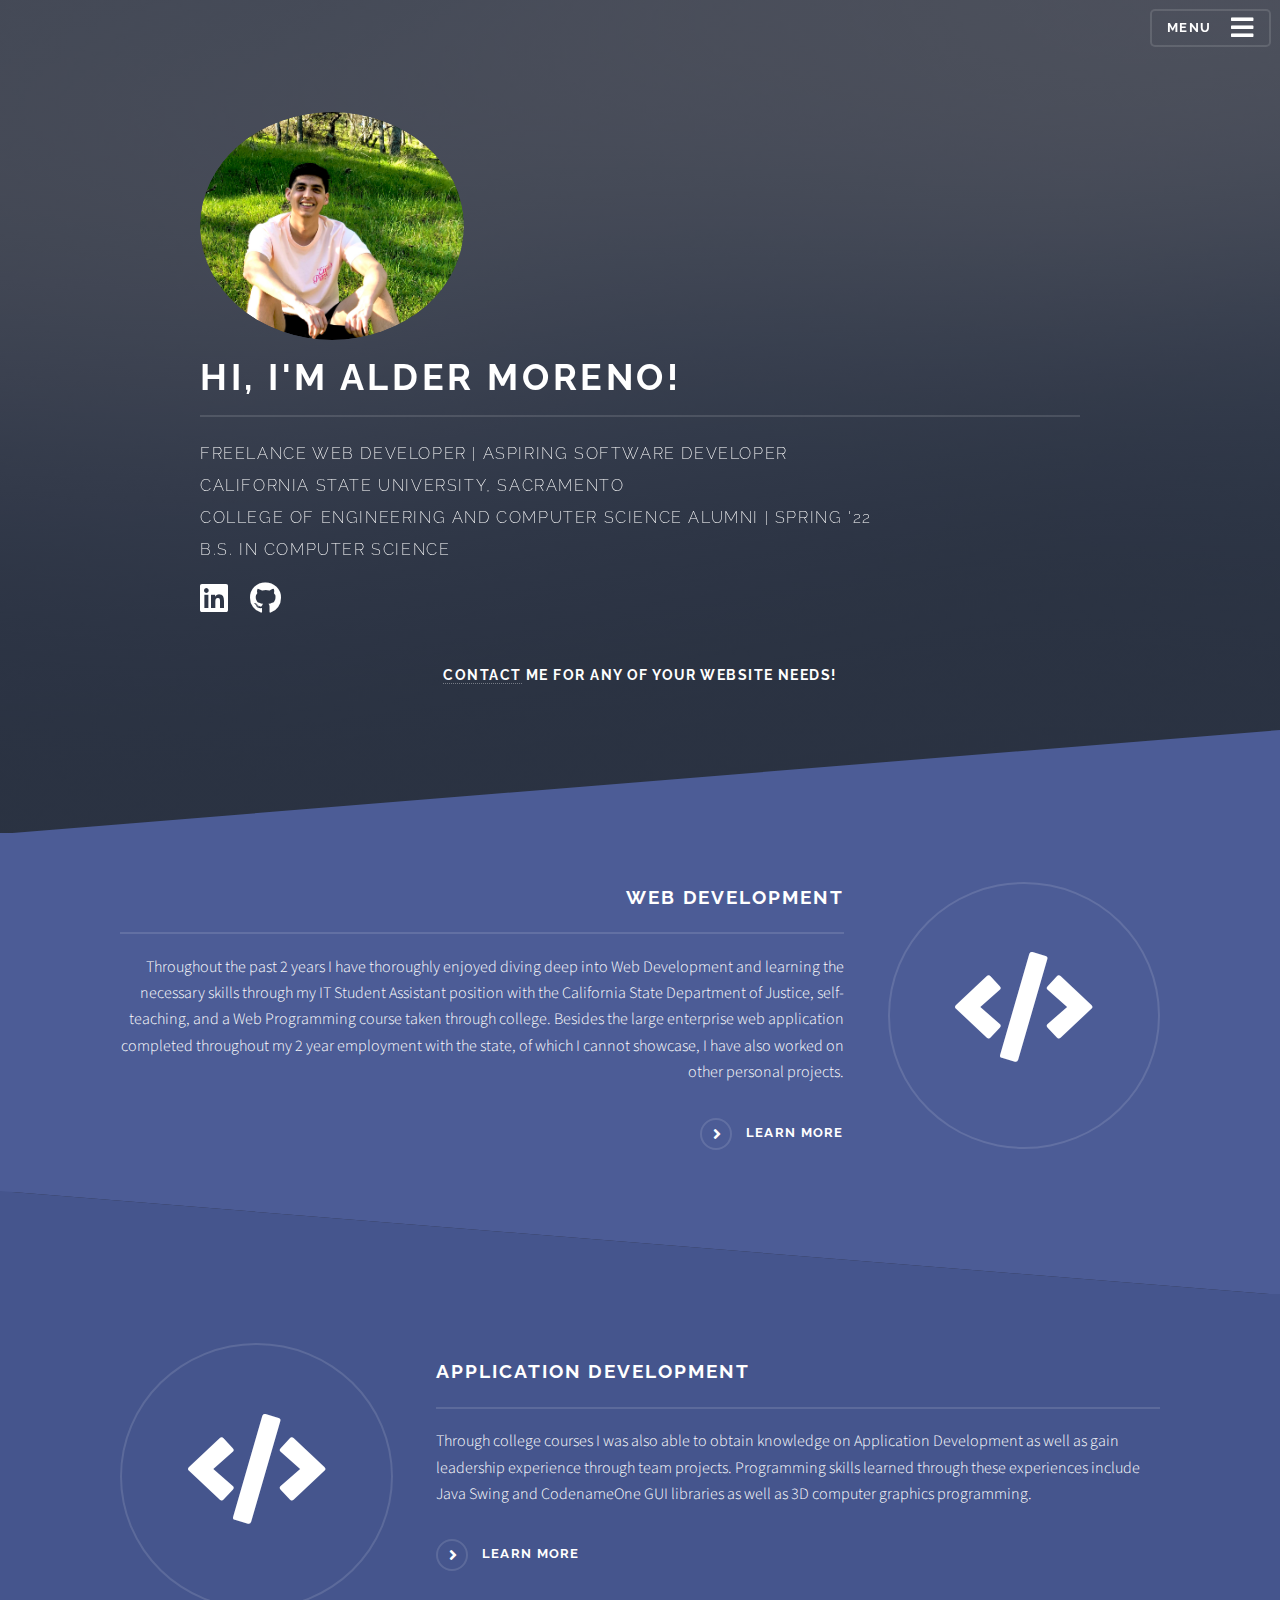
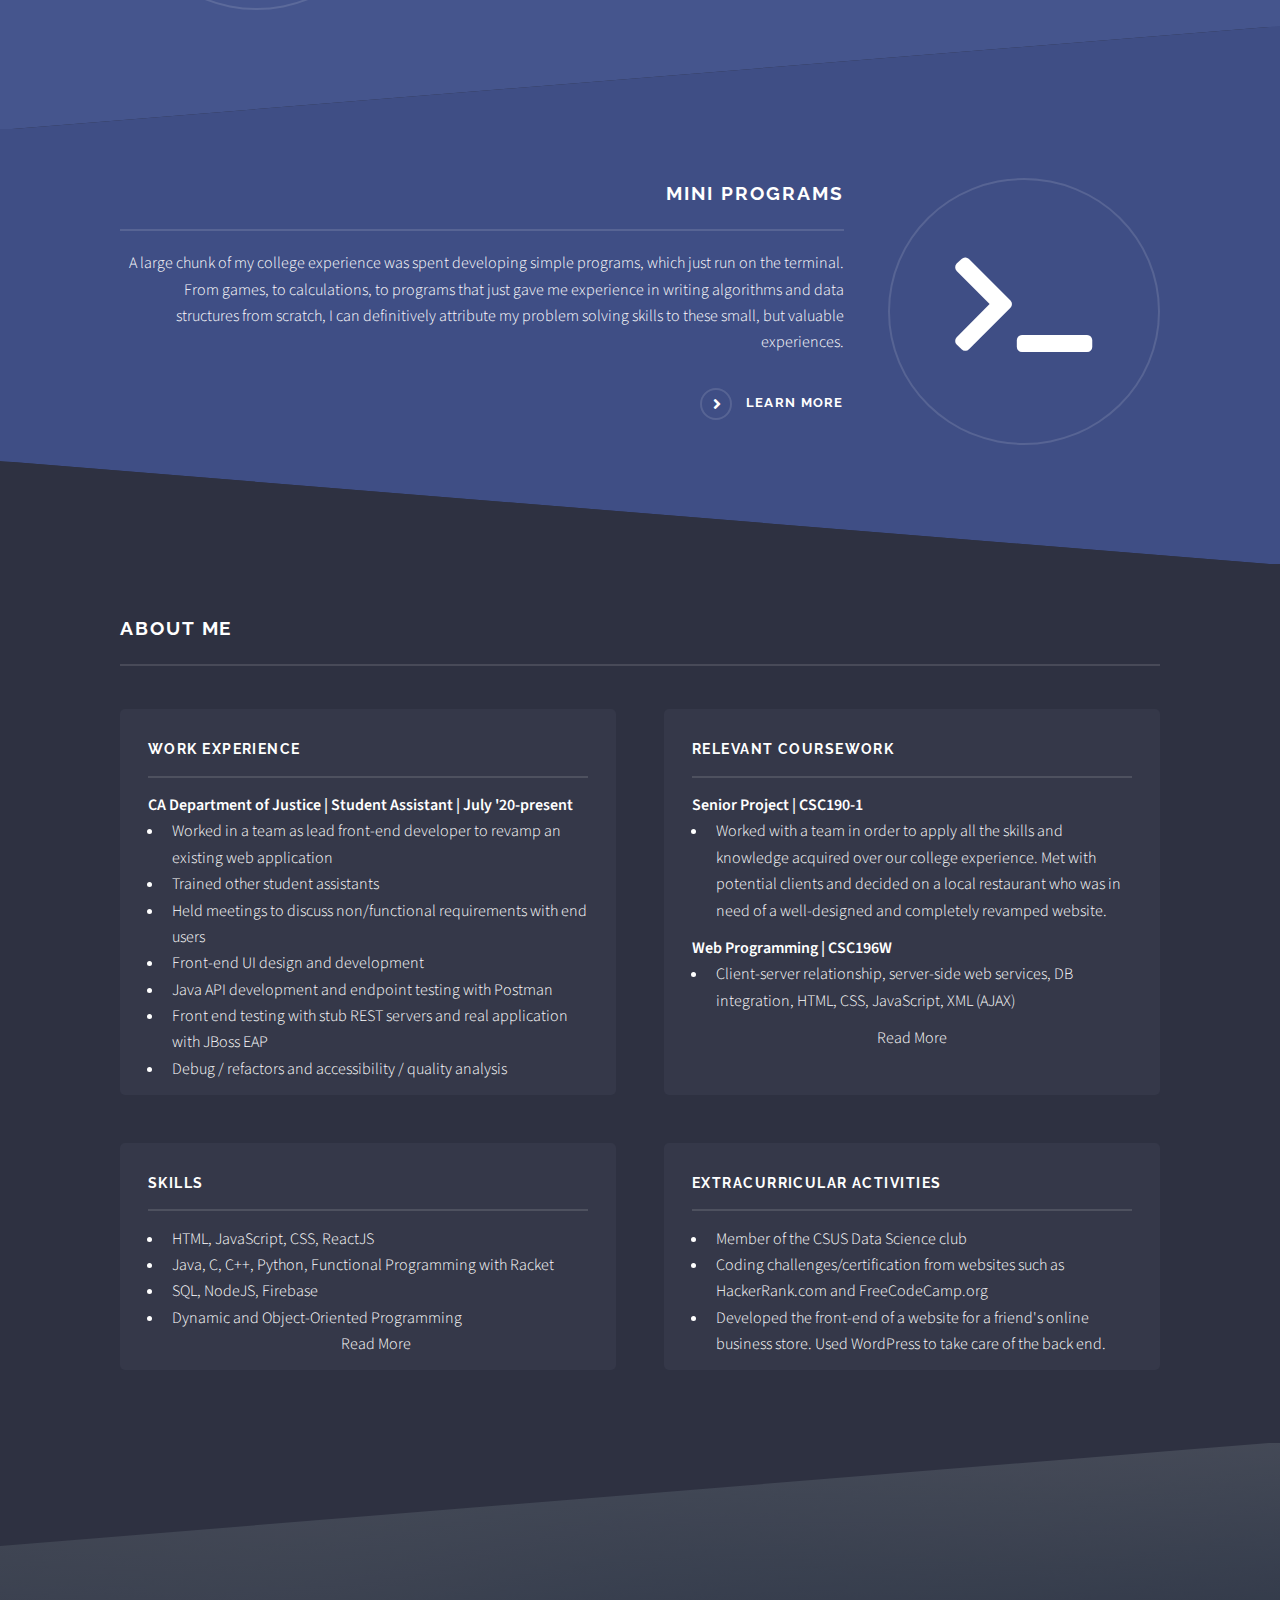
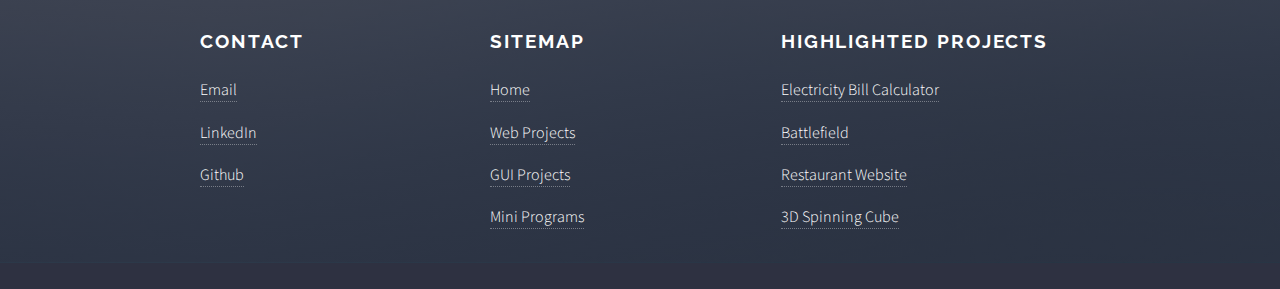
==== commit 855b4754: "updated landing page content" ====
--- a/index.html
+++ b/index.html
@@ -9,10 +9,10 @@
 		<title>AMPortfolio</title>
 	
 		<meta charset="utf-8" />
-		<meta name="viewport" content="width=device-width, initial-scale=1, user-scalable=no" />
+		<meta name="viewport" content="width=device-width, initial-scale=1" />
 		<meta name="title" property='og:title' content='AMPortfolio'/>
 		<meta name="description" property='og:description' content="Alder Moreno's professional portfolio"/>
-		<meta name="image" property='og:image' content='https://live.staticflickr.com/65535/51968379811_d7fb68d0f9_b.jpg'/>
+		<meta name="image" property='og:image' content='https://live.staticflickr.com/65535/51968379811_3685a43c3d_o.jpg'/>
 		<meta name="author" content="Alder Moreno"/>
 		<meta property='og:url' content='https://aldermoreno.com'/>
 		<meta property="og:type" content="Website"/>
@@ -101,7 +101,7 @@
 										<h2 class="major">Application Development</h2>
 										<p>
 											Through college courses I was also able to obtain knowledge on Application Development as well as gain leadership 
-											skills through team projects. Programming skills learned through these experiences include Java Swing and 
+											experience through team projects. Programming skills learned through these experiences include Java Swing and 
 											CodenameOne GUI libraries as well as 3D computer graphics programming.
 										</p>
 										<a href="guiProjects.html" class="special">Learn more</a>
@@ -345,20 +345,21 @@
 										<article>
 											<h3 class="major">Skills</h3>
 											<ul>
-												<li>HTML, JavaScript, CSS, ReactJS, SQL</li>
-												<li>Endpoint/API testing w/ Postman</li>
-												<li>Java including GUI libraries such as Swing an CodenameOne</li>
-												<li>C++</li>
+												<li>HTML, JavaScript, CSS, ReactJS</li>
+												<li>Java, C, C++, Python, Functional Programming with Racket</li>
+												<li>SQL, NodeJS, Firebase</li>
+												<li>Dynamic and Object-Oriented Programming</li>
 												<details>
 													<summary>Read More</summary>
 													<div class="content">
-														<li>Dynamic Programming</li>
-														<li>Object Oriented Programming</li>
+														<li>OpenGL 3D Graphics and Design</li>
 														<li>Git/Subversion</li>
-														<li>SQL</li>
+														<li>
+															Postman, Eclipse, VSCode, JasperReports, SQLDeveloper, GitHub, 
+															Jira, JBoss EAP, SonarQube, and other developer tools
+														</li>
 														<li>Linux/Unix</li>
-														<li>OpenGL 3D graphics and design</li>
-														<li>Teamwork</li>
+														<li>Teamwork (Scrum) and Agile Methodologies</li>
 														<li>Detail-oriented - Do it right or do it twice!</li>
 														<li>Highly motivated with an extreme drive to learn, improve, and contribute</li>
 													</div>
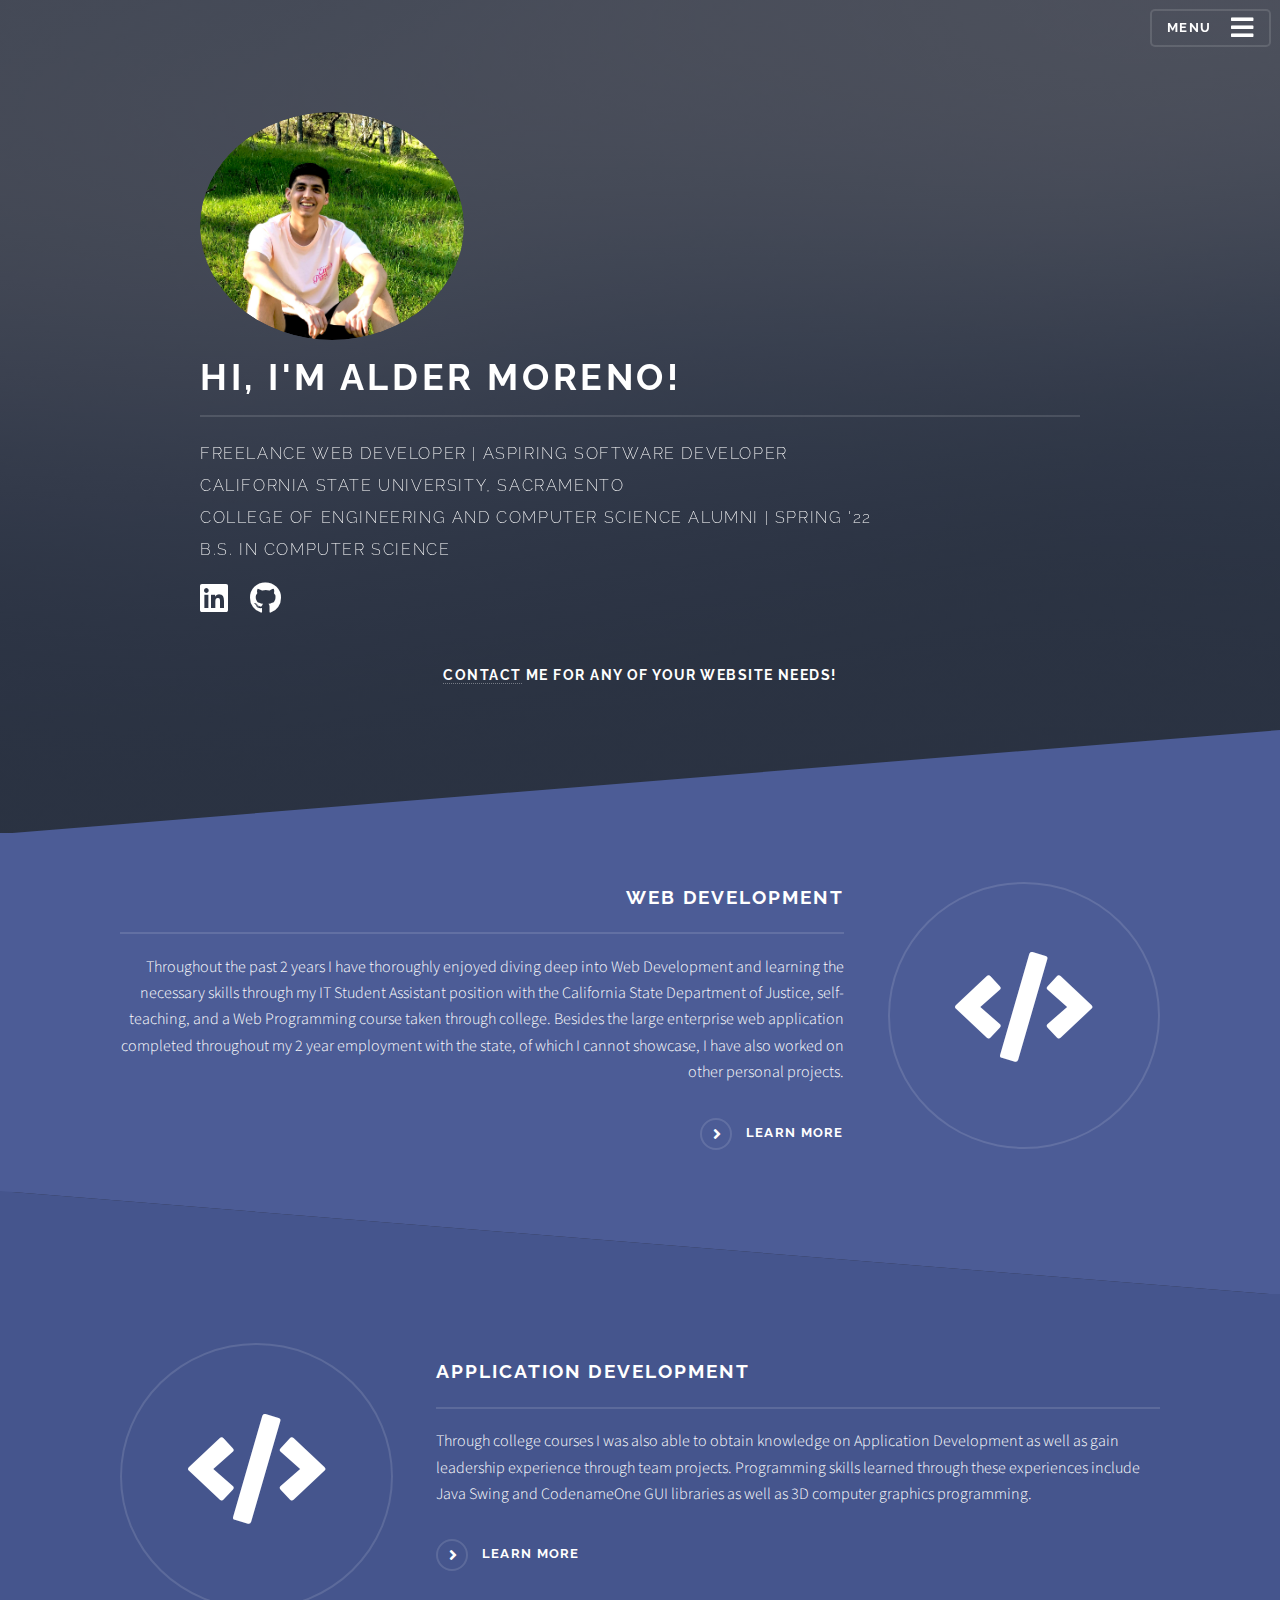
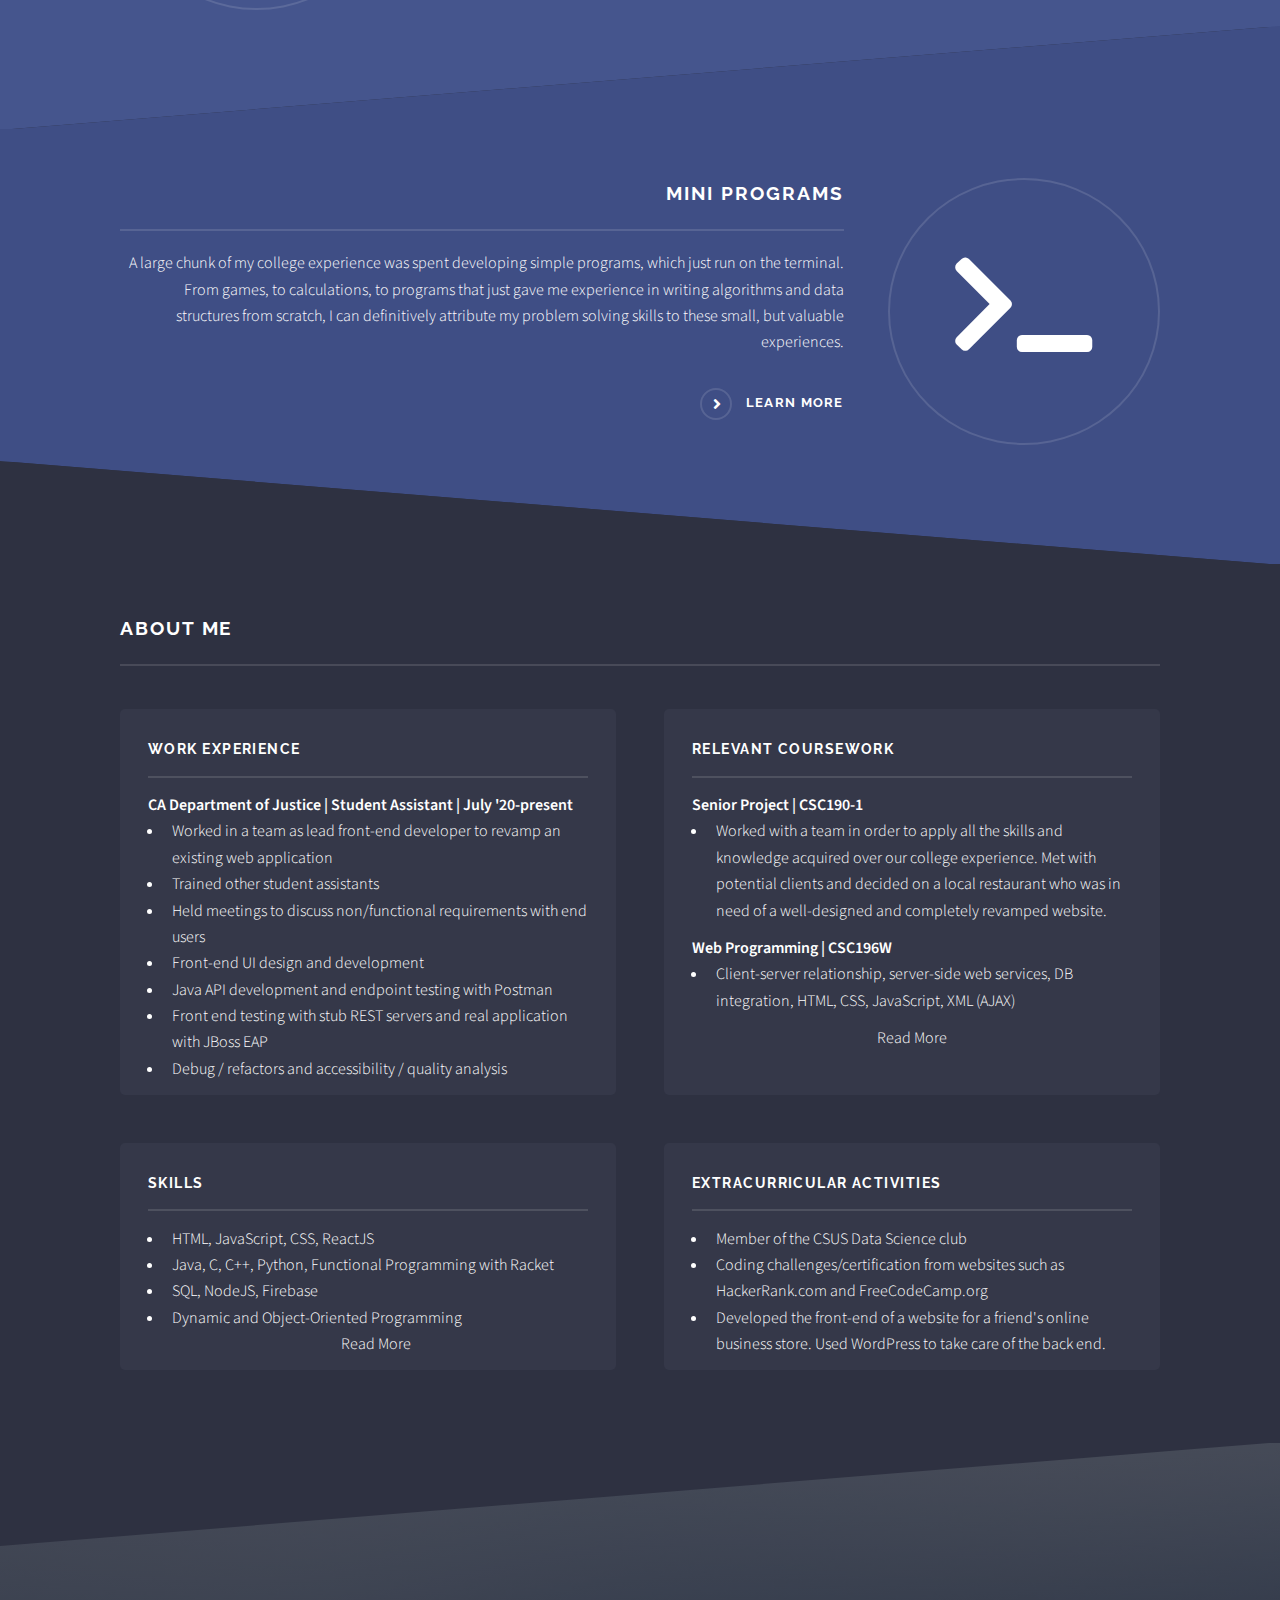
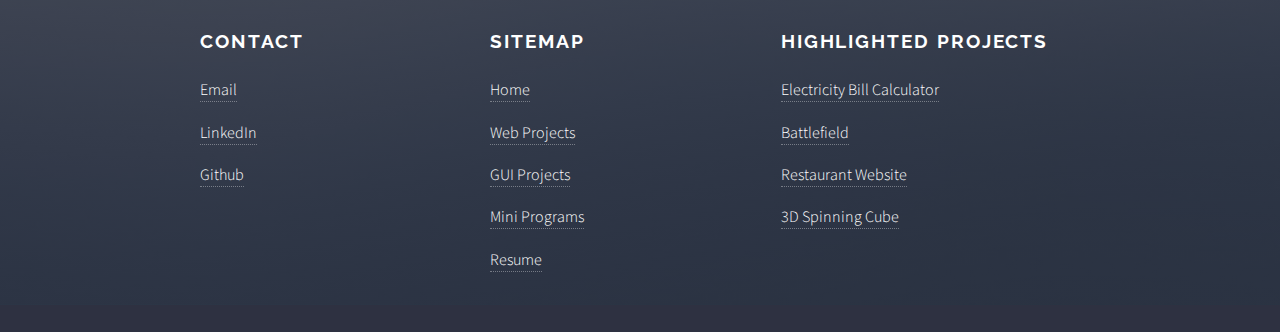
==== commit a96a597d: "replaced old resume page with link to G Drive" ====
--- a/index.html
+++ b/index.html
@@ -49,6 +49,7 @@
 								<li><a href="webProjects.html">Web Projects</a></li>
 								<li><a href="guiProjects.html">GUI Projects</a></li>
 								<li><a href="miniPrograms.html">Mini Programs</a></li>
+								<li><a href="https://drive.google.com/file/d/1uMemajw0HOsVo93m4uziUC6hNkf4i4NF/view?usp=sharing" target="_blank">Resume</a></li>
 								<li><a href="#footer">Contact</a></li>
 							</ul>
 							<a href="#" class="close">Close</a>
@@ -399,6 +400,7 @@
 									<li><a href="webProjects.html">Web Projects</a></li>
 									<li><a href="guiProjects.html">GUI Projects</a></li>
 									<li><a href="miniPrograms.html">Mini Programs</a></li>
+									<li><a href="https://drive.google.com/file/d/1uMemajw0HOsVo93m4uziUC6hNkf4i4NF/view?usp=sharing" target="_blank">Resume</a></li>
 								</ul>
 								
 								<ul class="contact">
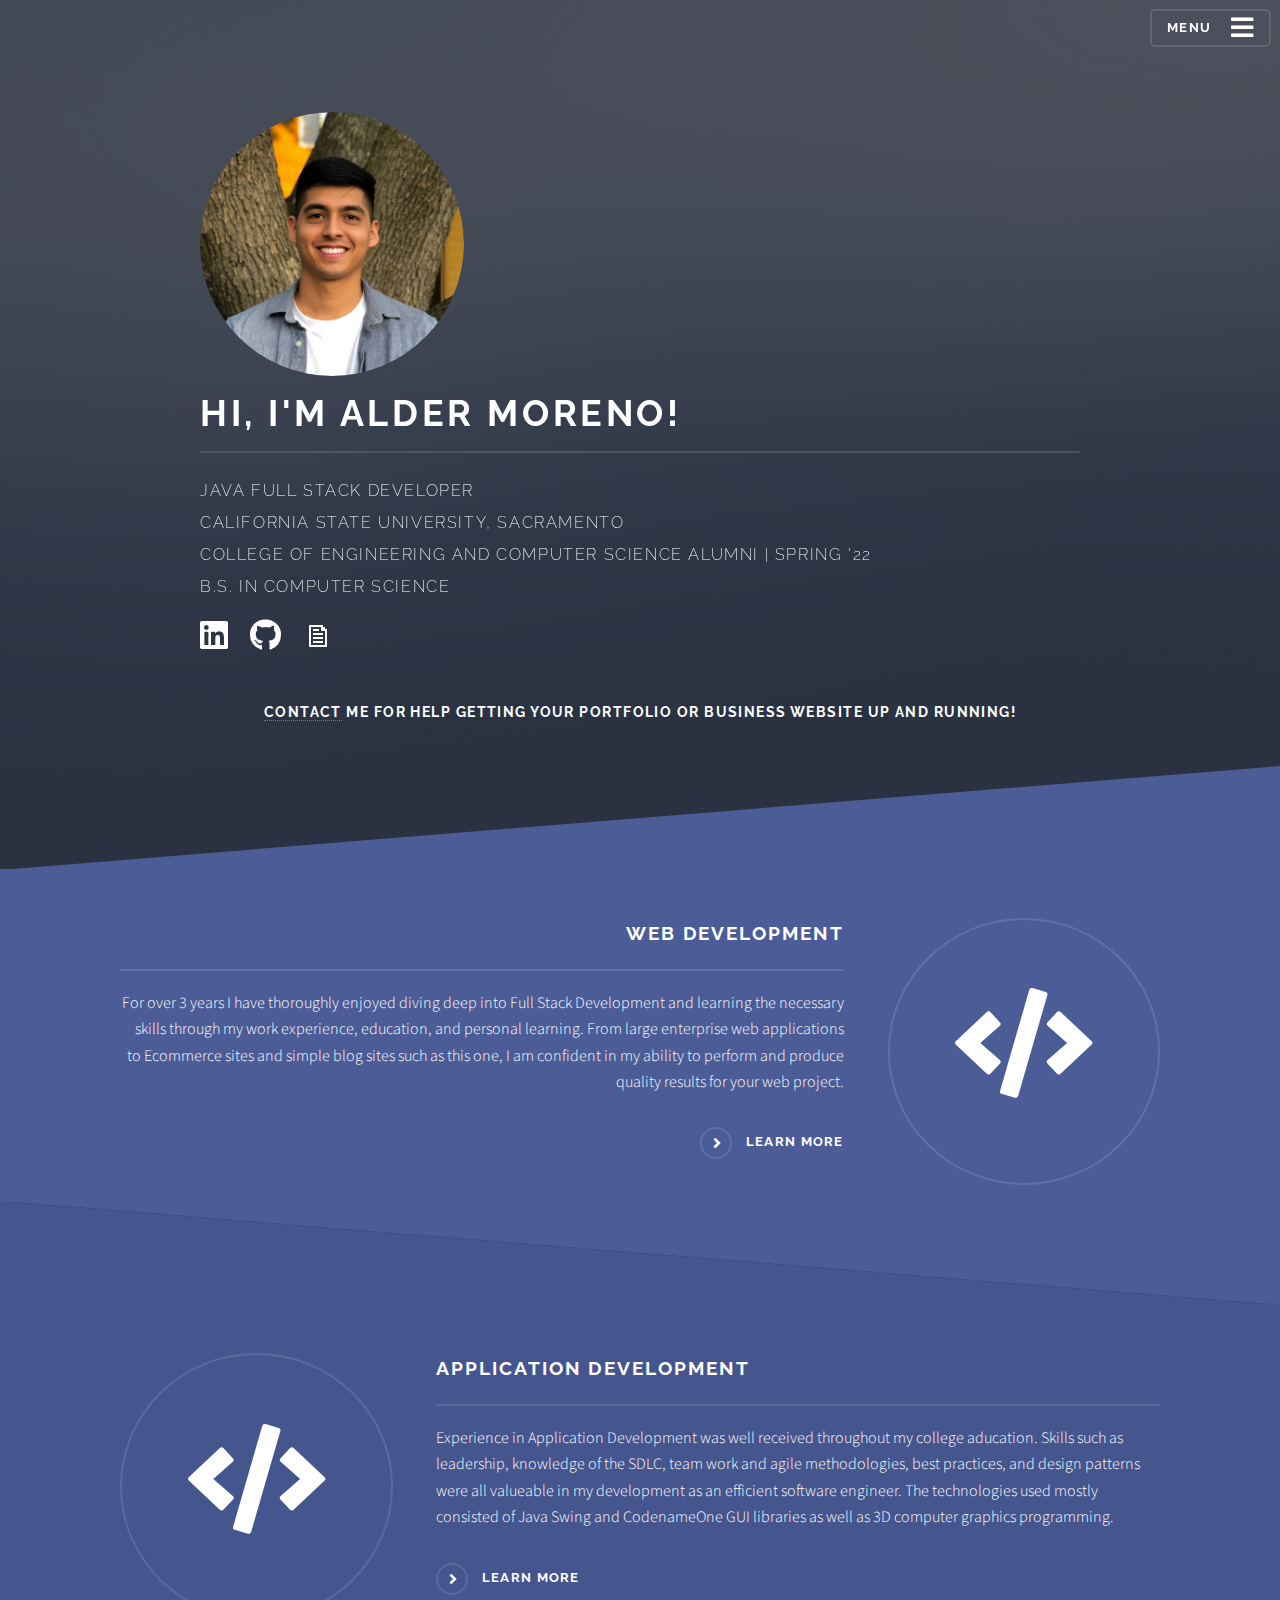
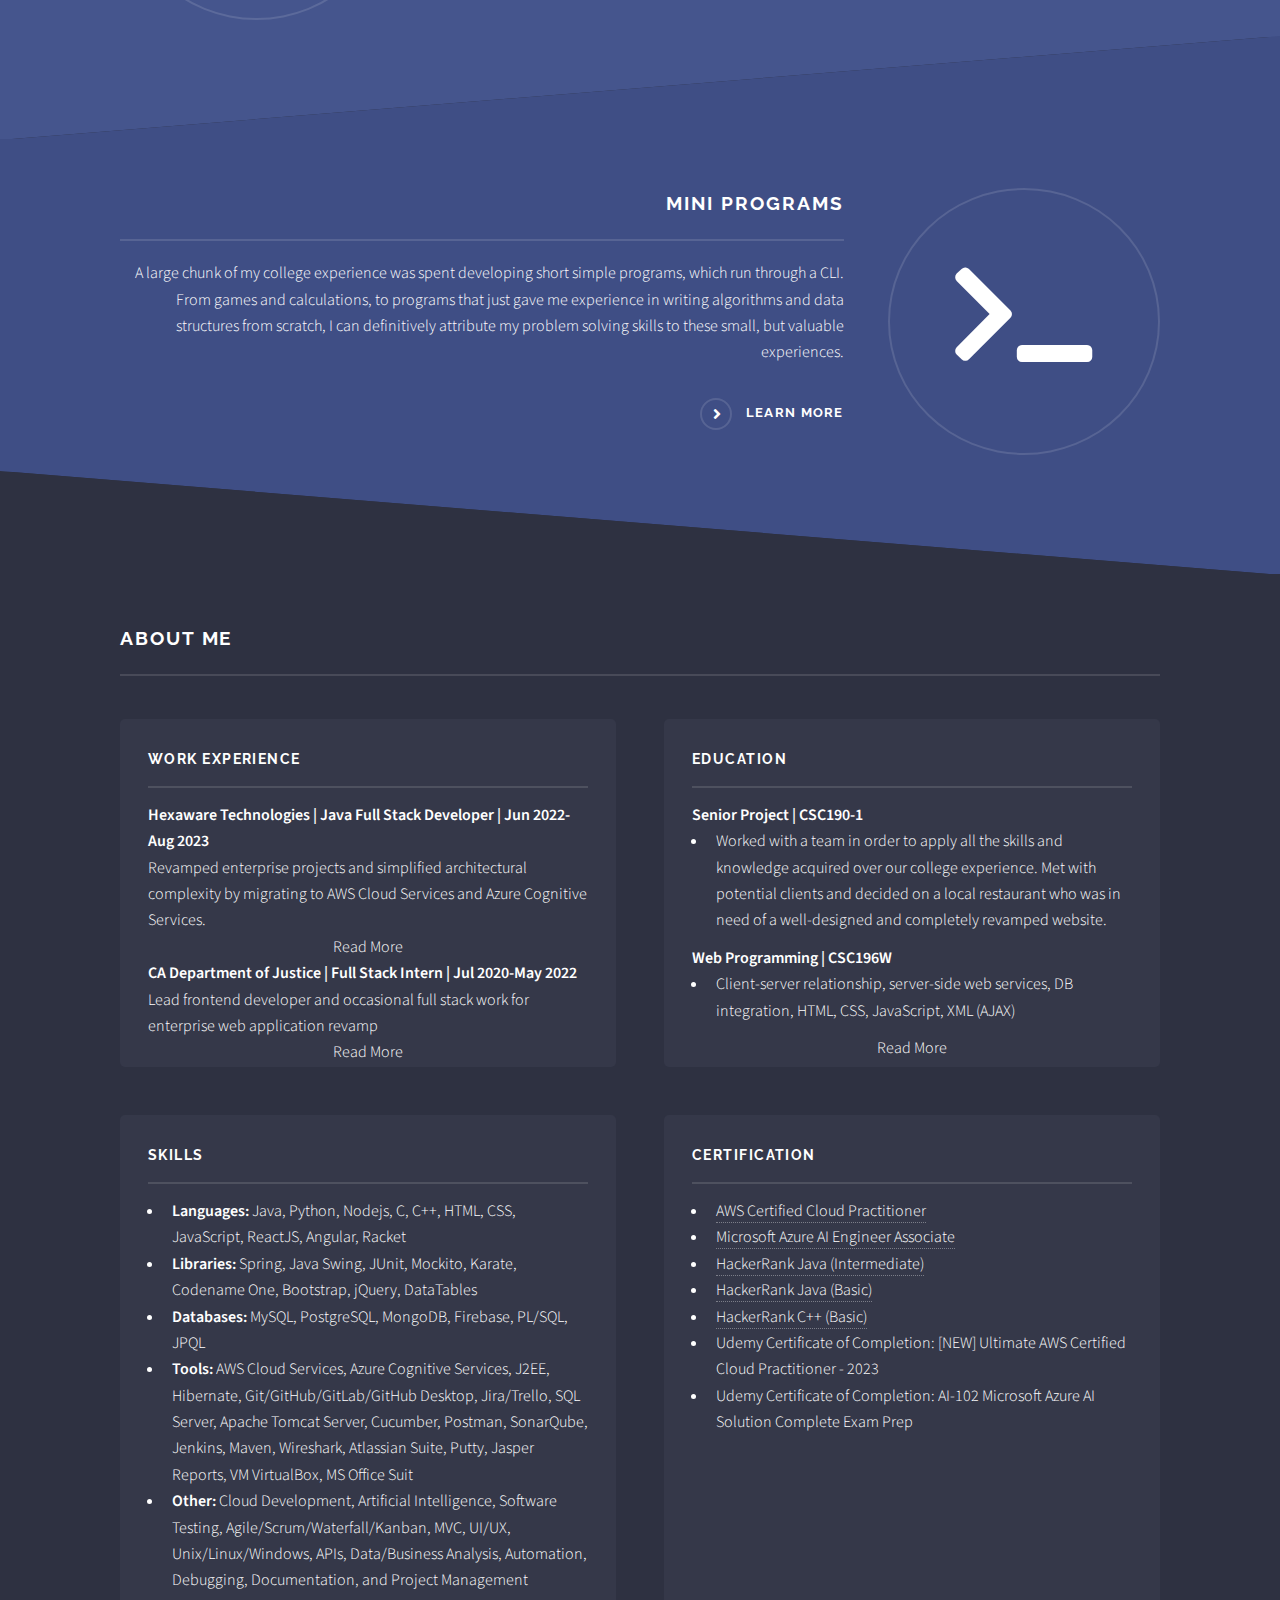
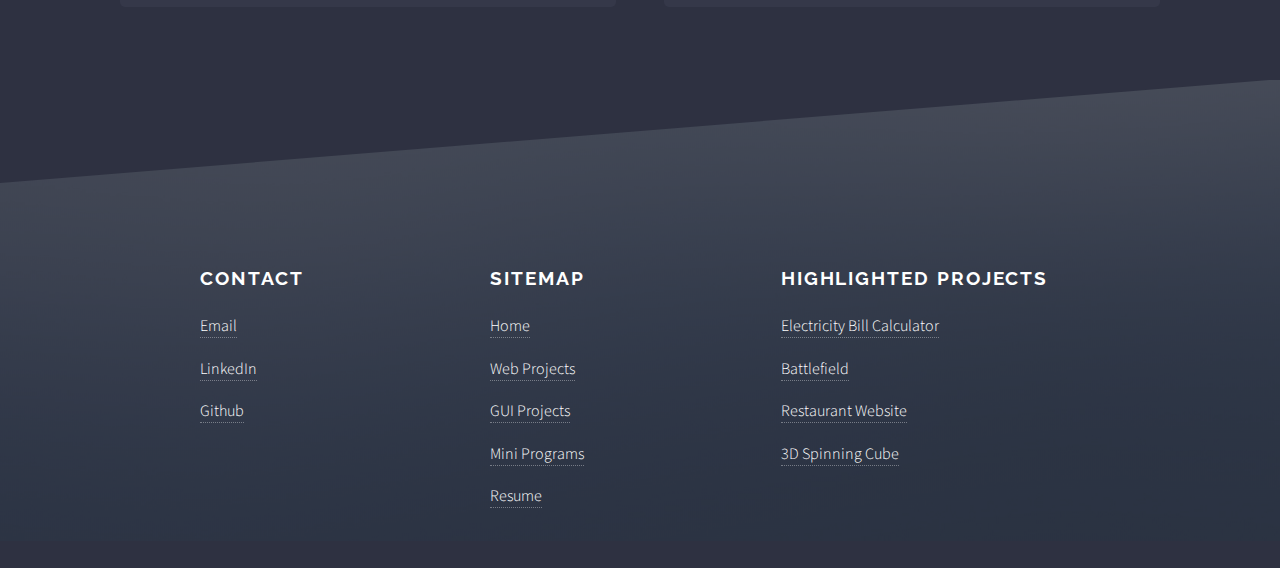
==== commit d3eb509b: "partial update of experience" ====
--- a/index.html
+++ b/index.html
@@ -35,7 +35,7 @@
 							<a href="webProjects.html">Web Projects</a>
 							<a href="guiProjects.html">GUI Projects</a>
 							<a href="miniPrograms.html">Mini Programs</a>
-							<a href="#footer">Contact</a>
+							<a href="mailto: morenoalder98@gmail.com">Contact</a>
 							<a href="#menu" id="a_menu">Menu</a>
 						</nav>
 					</header>
@@ -49,8 +49,8 @@
 								<li><a href="webProjects.html">Web Projects</a></li>
 								<li><a href="guiProjects.html">GUI Projects</a></li>
 								<li><a href="miniPrograms.html">Mini Programs</a></li>
-								<li><a href="https://drive.google.com/file/d/1uMemajw0HOsVo93m4uziUC6hNkf4i4NF/view?usp=sharing" target="_blank">Resume</a></li>
-								<li><a href="#footer">Contact</a></li>
+								<li><a href="https://drive.google.com/file/d/1k2zYp1jXsXZ638h4ejr0wSJajHi5KzgZ/view?usp=sharing" target="_blank">Resume</a></li>
+								<li><a href="mailto: morenoalder98@gmail.com">Contact</a></li>
 							</ul>
 							<a href="#" class="close">Close</a>
 						</div>
@@ -62,14 +62,15 @@
 							<div class="image"><img src="images/portrait.jpg" alt="portrait"></div>
 							<h2 class="main">Hi, I'm Alder Moreno!</h2>
 							<p>
-								Freelance Web Developer | Aspiring Software Developer<br>
+								Java Full Stack Developer<br>
 								California State University, Sacramento</br>
 							    College of Engineering and Computer Science Alumni | Spring '22</br>
 								B.S. in Computer Science</br>
-								<a href="https://www.linkedin.com/in/aldermoreno/" target="_blank" class="icon brands fa-linkedin"></a>
-								<a href="https://github.com/aldermo98" target="_blank" class="icon brands fa-github"></a>
+								<a href="https://www.linkedin.com/in/aldermoreno/" target="_blank" class="icon brands fa-linkedin" title="LinkedIn"></a>
+								<a href="https://github.com/aldermo98" target="_blank" class="icon brands fa-github" title="GitHub"></a>
+								<a href="https://drive.google.com/file/d/1k2zYp1jXsXZ638h4ejr0wSJajHi5KzgZ/view?usp=sharing" target="_blank" class="icon brands fa-file" title="Resume"></a>
 							</p>
-							<h3 class="center"><a href="#footer">Contact</a> me for any of your website needs!</h3>
+							<h3 class="center"><a href="mailto: morenoalder98@gmail.com">Contact</a> me for help getting your portfolio or business website up and running!</h3>
 						</div>
               
 					</section>
@@ -84,10 +85,10 @@
 									<div class="content">
 										<h2 class="major">Web Development</h2>
 										<p>
-											Throughout the past 2 years I have thoroughly enjoyed diving deep into Web Development and learning the necessary skills
-											through my IT Student Assistant position with the California State Department of Justice, self-teaching, 
-											and a Web Programming course taken through college. Besides the large enterprise web application completed throughout 
-											my 2 year employment with the state, of which I cannot showcase, I have also worked on other personal projects.
+											For over 3 years I have thoroughly enjoyed diving deep into Full Stack Development and learning the necessary skills
+											through my work experience, education, and personal learning. From large enterprise web applications to Ecommerce sites
+											and simple blog sites such as this one, I am confident in my ability to perform and produce quality results for your 
+											web project.
 										</p>
 										<a href="webProjects.html" class="special">Learn more</a>
 									</div>
@@ -101,8 +102,9 @@
 									<div class="content">
 										<h2 class="major">Application Development</h2>
 										<p>
-											Through college courses I was also able to obtain knowledge on Application Development as well as gain leadership 
-											experience through team projects. Programming skills learned through these experiences include Java Swing and 
+											Experience in Application Development was well received throughout my college aducation. Skills such as leadership,
+											knowledge of the SDLC, team work and agile methodologies, best practices, and design patterns were all valueable in
+											my development as an efficient software engineer. The technologies used mostly consisted of Java Swing and 
 											CodenameOne GUI libraries as well as 3D computer graphics programming.
 										</p>
 										<a href="guiProjects.html" class="special">Learn more</a>
@@ -117,8 +119,8 @@
 									<div class="content">
 										<h2 class="major">Mini Programs</h2>
 										<p>
-											A large chunk of my college experience was spent developing simple programs, which just run on the terminal. 
-											From games, to calculations, to programs that just gave me experience in writing algorithms and data structures 
+											A large chunk of my college experience was spent developing short simple programs, which run through a CLI. 
+											From games and calculations, to programs that just gave me experience in writing algorithms and data structures 
 											from scratch, I can definitively attribute my problem solving skills to these small, but valuable experiences.
 										</p>
 										<a href="miniPrograms.html" class="special">Learn more</a>
@@ -133,19 +135,43 @@
 									<section class="features">
 										<article>
 											<h3 class="major">Work Experience</h3>
-												<strong>CA Department of Justice | Student Assistant | July '20-present</strong>
-												<ul>
-													<li>Worked in a team as lead front-end developer to revamp an existing web application</li>
-													<li>Trained other student assistants</li>
-													<li>Held meetings to discuss non/functional requirements with end users</li>
-													<li>Front-end UI design and development</li>
-													<li>Java API development and endpoint testing with Postman</li>
-													<li>Front end testing with stub REST servers and real application with JBoss EAP</li>
-													<li>Debug / refactors and accessibility / quality analysis</li>
-												</ul>
+												<strong>Hexaware Technologies | Java Full Stack Developer | Jun 2022-Aug 2023</strong><br>
+													Revamped enterprise projects and simplified architectural complexity by migrating to 
+													AWS Cloud Services and Azure Cognitive Services. 
+												<details>
+													<summary>Read More</summary>
+													<div class="content">
+														<ul>
+															<li>Java and Spring API development </li>
+															<li>Python Integration of Azure Cognitive Services </li>
+															<li>JUnit, Postman, and Cucumber debugging and testing </li>
+															<li>SonarQube project security and code quality analysis </li>
+															<li>Onboarded new team members and project documentation </li>
+															<li>Pair programming, team collaboration, code reviews in scrum environment</li>
+														</ul>
+													</div>
+												</details>
+												
+											
+												<strong>CA Department of Justice | Full Stack Intern | Jul 2020-May 2022</strong><br>
+												Lead frontend developer and occasional full stack work for enterprise web application revamp
+												<details>
+													<summary>Read More</summary>
+													<div class="content">
+														<ul>
+															<li>JavaScript/jQuery frontend design and development</li>
+															<li>Java and NodeJS backend API development.</li>
+															<li>Occasionally PL/SQL script debugging</li>
+															<li>JUnit, Postman, and browser developer tools debugging and testing </li>
+															<li>SonarQube and browser plugin accessibility and quality analysis </li>
+															<li>Requirement elicitation and progress meetings with business users </li>
+															<li>Trained and onboarded other developers</li>
+														</ul>
+													</div>
+												</details>
 										</article>
 										<article>
-											<h3 class="major">Relevant Coursework</h3>
+											<h3 class="major">Education</h3>
 												<strong>Senior Project | CSC190-1</strong>
 												<ul>
 													<li>
@@ -162,8 +188,6 @@
 													</li>
 												</ul>
 												
-												
-
 												<details>
 													<summary>Read More</summary>
 													<div class="content">
@@ -346,36 +370,31 @@
 										<article>
 											<h3 class="major">Skills</h3>
 											<ul>
-												<li>HTML, JavaScript, CSS, ReactJS</li>
-												<li>Java, C, C++, Python, Functional Programming with Racket</li>
-												<li>SQL, NodeJS, Firebase</li>
-												<li>Dynamic and Object-Oriented Programming</li>
-												<details>
-													<summary>Read More</summary>
-													<div class="content">
-														<li>OpenGL 3D Graphics and Design</li>
-														<li>Git/Subversion</li>
-														<li>
-															Postman, Eclipse, VSCode, JasperReports, SQLDeveloper, GitHub, 
-															Jira, JBoss EAP, SonarQube, and other developer tools
-														</li>
-														<li>Linux/Unix</li>
-														<li>Teamwork (Scrum) and Agile Methodologies</li>
-														<li>Detail-oriented - Do it right or do it twice!</li>
-														<li>Highly motivated with an extreme drive to learn, improve, and contribute</li>
-													</div>
-													
-
-												</details>
-												
+												<li><strong>Languages: </strong>Java, Python, Nodejs, C, C++, HTML, CSS, JavaScript, ReactJS, Angular, Racket</li>
+												<li><strong>Libraries: </strong>Spring, Java Swing, JUnit, Mockito, Karate, Codename One, Bootstrap, jQuery, DataTables</li>
+												<li><strong>Databases: </strong>MySQL, PostgreSQL, MongoDB, Firebase, PL/SQL, JPQL</li>
+												<li><strong>Tools: </strong>
+													AWS Cloud Services, Azure Cognitive Services, J2EE, Hibernate, Git/GitHub/GitLab/GitHub Desktop, 
+													Jira/Trello, SQL Server, Apache Tomcat Server, Cucumber, Postman, SonarQube, Jenkins, Maven, Wireshark,
+													Atlassian Suite, Putty, Jasper Reports, VM VirtualBox, MS Office Suit
+												</li>
+												<li><strong>Other: </strong>
+													Cloud Development, Artificial Intelligence, Software Testing, Agile/Scrum/Waterfall/Kanban, MVC, 
+													UI/UX, Unix/Linux/Windows, APIs, Data/Business Analysis, Automation, Debugging, Documentation, and 
+													Project Management
+												</li>												
 											</ul>
 										</article>
 										<article>
-											<h3 class="major">Extracurricular Activities</h3>
+											<h3 class="major">Certification</h3>
 											<ul>
-												<li>Member of the CSUS Data Science club</li>
-												<li>Coding challenges/certification from websites such as HackerRank.com and FreeCodeCamp.org</li>
-												<li>Developed the front-end of a website for a friend's online business store. Used WordPress to take care of the back end.</li>
+												<li><a target="_blank" href="https://drive.google.com/file/d/1QEHn1ufjO6_JlwVgERpI0R96By3dfJC7/view?usp=sharing">AWS Certified Cloud Practitioner</a></li>
+												<li><a target="_blank" href="https://drive.google.com/file/d/19sDqeIkBjD61Vx57HxYTAsR6B8z7wj81/view?usp=sharing">Microsoft Azure AI Engineer Associate</a></li>
+												<li><a target="_blank" href="https://drive.google.com/file/d/1UhYGYBL96MDo8Nq6Um85_TM5Px0Ad7Lp/view?usp=sharing">HackerRank Java (Intermediate)</a></li>
+												<li><a target="_blank" href="https://drive.google.com/file/d/1PSj2YfIdQe3syDrjRvnYUdkOu0CDLKoT/view?usp=sharing">HackerRank Java (Basic)</a></li>
+												<li><a target="_blank" href="https://drive.google.com/file/d/1g9Nk3Oo_ZOZuhalyAmD_n5ebtkyX69zY/view?usp=sharing">HackerRank C++ (Basic)</a></li>
+												<li>Udemy Certificate of Completion: [NEW] Ultimate AWS Certified Cloud Practitioner - 2023</li>
+												<li>Udemy Certificate of Completion: AI-102 Microsoft Azure AI Solution Complete Exam Prep</li>
 											</ul>
 										</article>
 									</section>
@@ -400,7 +419,7 @@
 									<li><a href="webProjects.html">Web Projects</a></li>
 									<li><a href="guiProjects.html">GUI Projects</a></li>
 									<li><a href="miniPrograms.html">Mini Programs</a></li>
-									<li><a href="https://drive.google.com/file/d/1uMemajw0HOsVo93m4uziUC6hNkf4i4NF/view?usp=sharing" target="_blank">Resume</a></li>
+									<li><a href="https://drive.google.com/file/d/1k2zYp1jXsXZ638h4ejr0wSJajHi5KzgZ/view?usp=sharing" target="_blank">Resume</a></li>
 								</ul>
 								
 								<ul class="contact">
